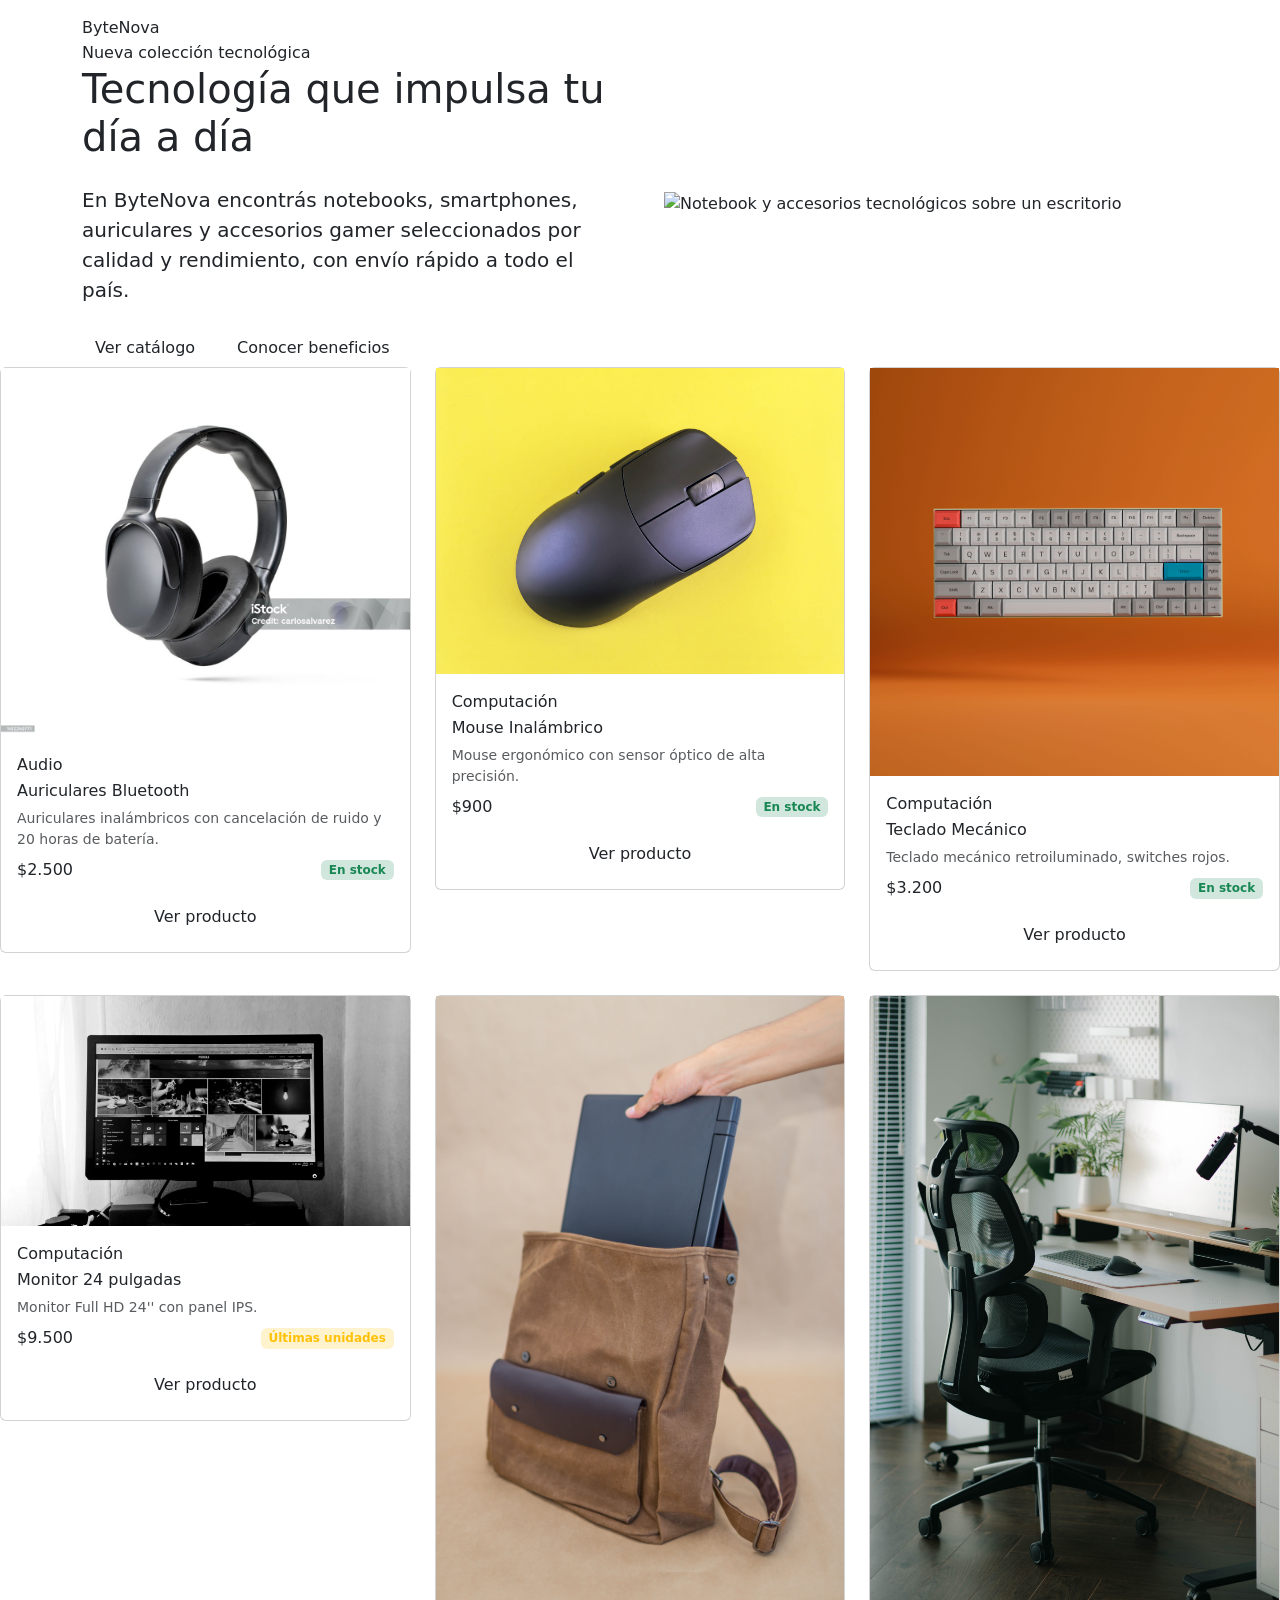
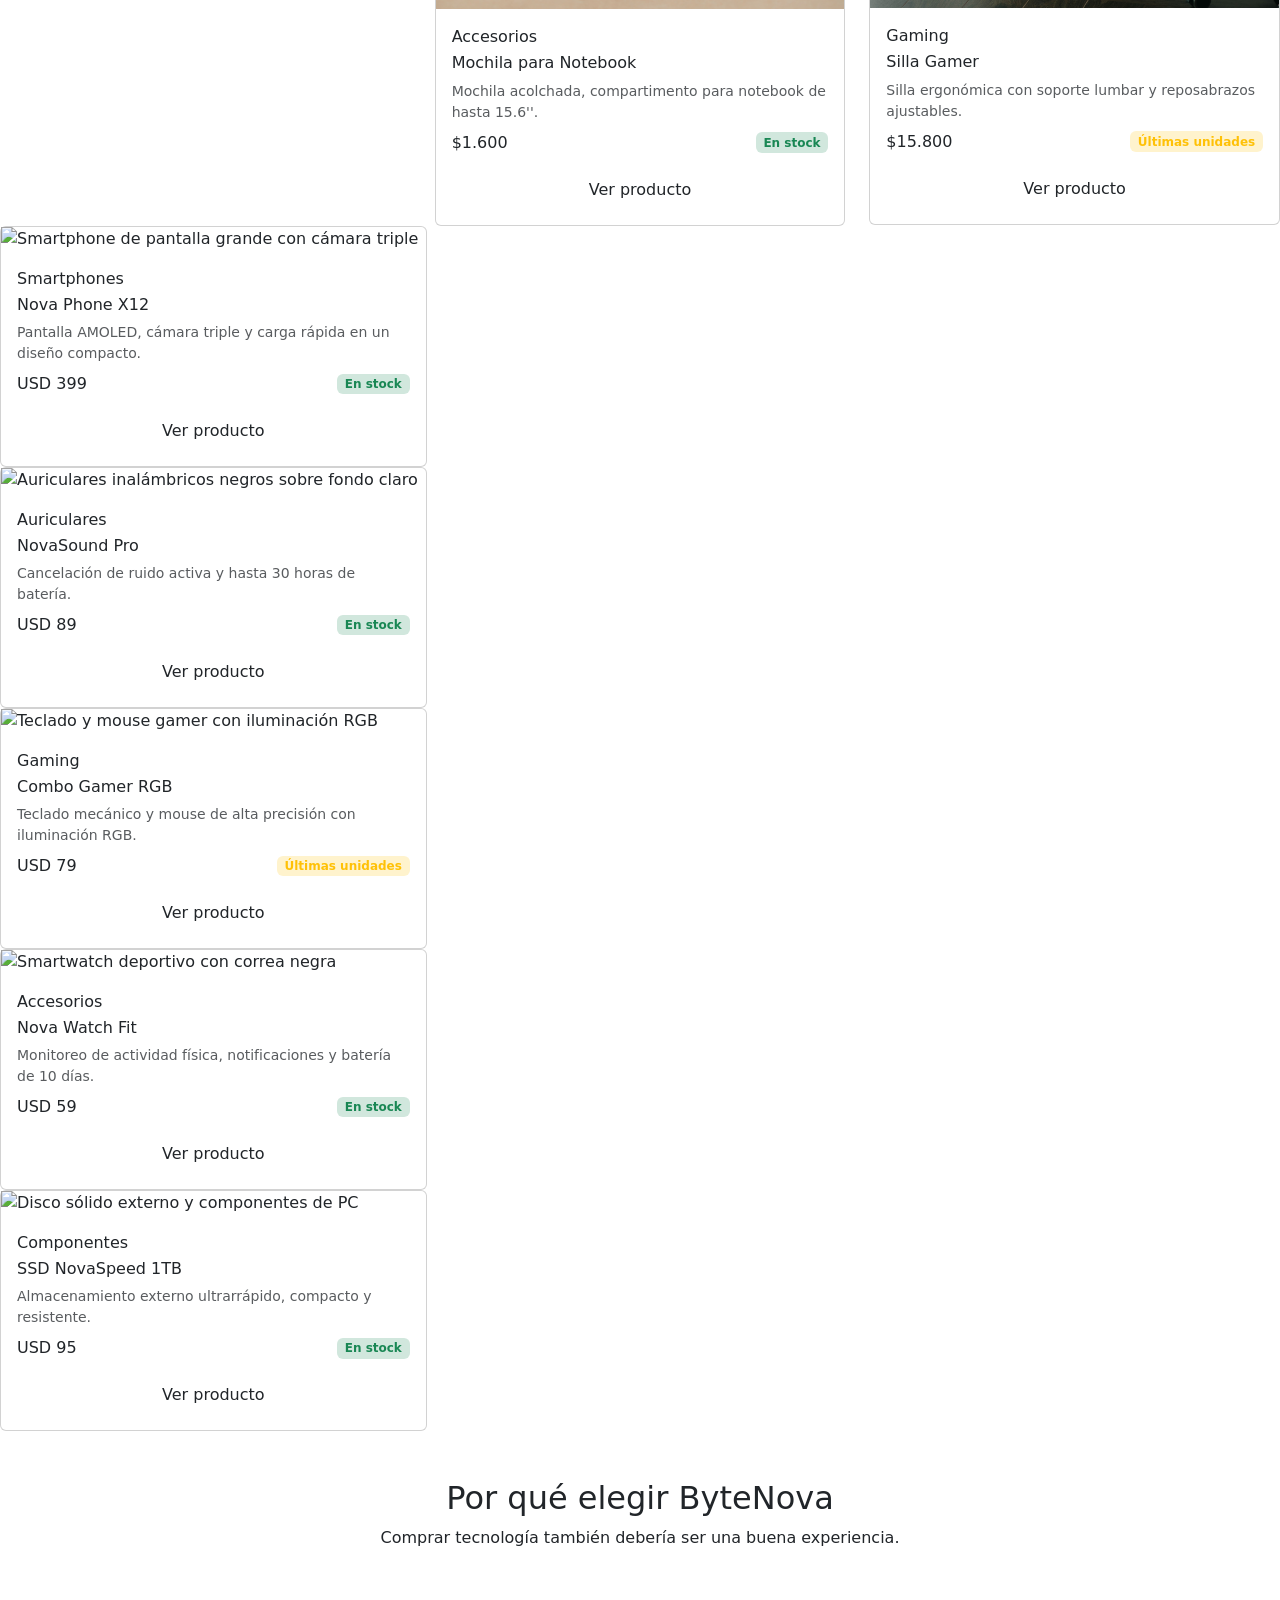
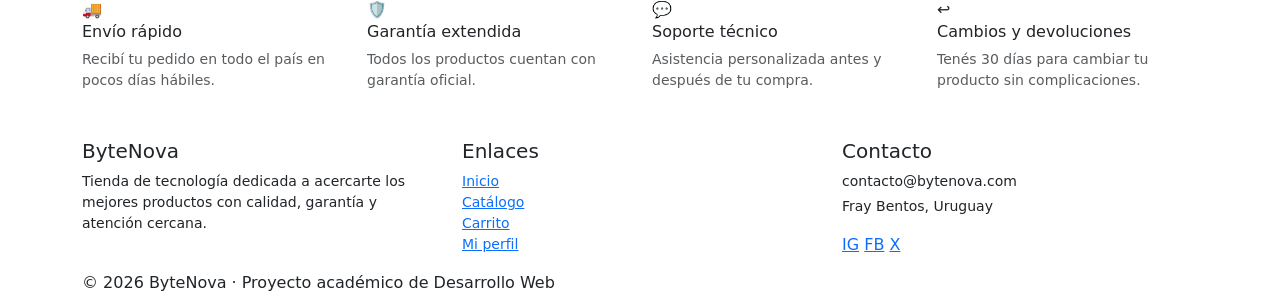
==== index.html @ f37f5f72 "Corrigo enlaces de productos destacados, ruta de estilos del carrito y aviso de stock máximo" ====
<!DOCTYPE html>
<html lang="es">
<head>
  <meta charset="UTF-8">
  <meta name="viewport" content="width=device-width, initial-scale=1.0">
  <title>ByteNova · Tecnología para tu día a día</title>
   
  <meta name="description" content="ByteNova, tu tienda de tecnología: notebooks, smartphones, auriculares, gaming y accesorios con envío rápido y garantía extendida.">

  <link rel="preconnect" href="https://fonts.googleapis.com">
  <link href="https://fonts.googleapis.com/css2?family=Inter:wght@400;500;600&family=Poppins:wght@600;700&display=swap" rel="stylesheet">

  <link href="https://cdn.jsdelivr.net/npm/bootstrap@5.3.3/dist/css/bootstrap.min.css" rel="stylesheet">
  <link rel="stylesheet" href="css/estilos.css">
</head>
<body>
<header>
  <!-- ===================== NAVBAR ===================== -->
  <nav class="navbar navbar-expand-lg navbar-bytenova sticky-top" aria-label="Navegación principal">
    </header>
    <div class="container">
      <a class="navbar-brand" href="index.html">Byte<span>Nova</span></a>

      <button class="navbar-toggler" type="button" data-bs-toggle="collapse"
              data-bs-target="#navbarNav" aria-controls="navbarNav"
              aria-expanded="false" aria-label="Abrir o cerrar menú de navegación">
        <span class="navbar-toggler-icon"></span>
      </button>

      <div class="collapse navbar-collapse" id="navbarNav">
        <ul class="navbar-nav me-auto mb-2 mb-lg-0">
          <li class="nav-item"><a class="nav-link active" aria-current="page" href="index.html">Inicio</a></li>
          <li class="nav-item"><a class="nav-link" href="catalogo.html">Catálogo</a></li>
          <li class="nav-item"><a class="nav-link" href="producto.html">Producto</a></li>
          <li class="nav-item"><a class="nav-link" href="carrito.html">Carrito</a></li>
          <li class="nav-item"><a class="nav-link" href="perfil.html">Mi perfil</a></li>
          <li class="nav-item"><a class="nav-link" href="admin.html">Administración</a></li>
        </ul>

        <div class="d-flex align-items-center gap-3">
          <button type="button" class="btn btn-login" data-bs-toggle="modal" data-bs-target="#modalLoginAviso">
            Iniciar sesión
          </button>
          <a href="carrito.html" class="cart-indicator" aria-label="Ver carrito de compras">
            🛒 <span class="badge rounded-pill">0</span>
          </a>
        </div>
      </div>
    </div>
  </nav>

  <!-- ===================== HERO ===================== -->
   <main>
  <section class="hero-bytenova">
    <div class="container">
      <div class="row align-items-center g-5">
        <div class="col-lg-6">
          <span class="hero-badge"> Nueva colección tecnológica</span>
          <h1>Tecnología que impulsa tu día a día</h1>
          <p class="lead my-4">
            En ByteNova encontrás notebooks, smartphones, auriculares y accesorios
            gamer seleccionados por calidad y rendimiento, con envío rápido a todo el país.
          </p>
          <div class="d-flex flex-wrap gap-3">
            <a href="catalogo.html" class="btn btn-bn-primary">Ver catálogo</a>
            <a href="#beneficios" class="btn btn-bn-outline">Conocer beneficios</a>
          </div>
        </div>
        <div class="col-lg-6 hero-img-wrapper">
          <img src="https://images.unsplash.com/photo-1518770660439-4636190af475?auto=format&fit=crop&w=900&q=80"
               class="img-fluid" alt="Notebook y accesorios tecnológicos sobre un escritorio">
        </div>
      </div>
    </div>
  </section> 

  <!-- ===================== PRODUCTOS DESTACADOS ===================== -->
<div class="row g-4">

        <!-- Producto 1 -->
        <div class="col-6 col-md-4 col-lg-4">
          <div class="product-card card">
            <img src="assets/productos/auriculares.jpg" alt="Auriculares Bluetooth">
            <div class="card-body">
              <span class="product-category">Audio</span>
              <h3 class="h6 mt-1">Auriculares Bluetooth</h3>
              <p class="text-muted small mb-2">Auriculares inalámbricos con cancelación de ruido y 20 horas de batería.</p>
              <div class="d-flex justify-content-between align-items-center mt-auto">
                <span class="product-price">$2.500</span>
                <span class="badge bg-success-subtle text-success stock-badge">En stock</span>
              </div>
              <a href="producto.html?id=p1" class="btn btn-bn-card w-100 mt-3">Ver producto</a>
            </div>
          </div>
        </div>

        <!-- Producto 2 -->
        <div class="col-6 col-md-4 col-lg-4">
          <div class="product-card card">
            <img src="assets/productos/mouse.jpg" alt="Mouse Inalámbrico">
            <div class="card-body">
              <span class="product-category">Computación</span>
              <h3 class="h6 mt-1">Mouse Inalámbrico</h3>
              <p class="text-muted small mb-2">Mouse ergonómico con sensor óptico de alta precisión.</p>
              <div class="d-flex justify-content-between align-items-center mt-auto">
                <span class="product-price">$900</span>
                <span class="badge bg-success-subtle text-success stock-badge">En stock</span>
              </div>
              <a href="producto.html?id=p3" class="btn btn-bn-card w-100 mt-3">Ver producto</a>
            </div>
          </div>
        </div>

        <!-- Producto 3 -->
        <div class="col-6 col-md-4 col-lg-4">
          <div class="product-card card">
            <img src="assets/productos/teclado.jpg" alt="Teclado Mecánico">
            <div class="card-body">
              <span class="product-category">Computación</span>
              <h3 class="h6 mt-1">Teclado Mecánico</h3>
              <p class="text-muted small mb-2">Teclado mecánico retroiluminado, switches rojos.</p>
              <div class="d-flex justify-content-between align-items-center mt-auto">
                <span class="product-price">$3.200</span>
                <span class="badge bg-success-subtle text-success stock-badge">En stock</span>
              </div>
              <a href="producto.html?id=p4" class="btn btn-bn-card w-100 mt-3">Ver producto</a>
            </div>
          </div>
        </div>

        <!-- Producto 4 -->
        <div class="col-6 col-md-4 col-lg-4">
          <div class="product-card card">
            <img src="assets/productos/monitor.jpg" alt="Monitor 24 pulgadas">
            <div class="card-body">
              <span class="product-category">Computación</span>
              <h3 class="h6 mt-1">Monitor 24 pulgadas</h3>
              <p class="text-muted small mb-2">Monitor Full HD 24'' con panel IPS.</p>
              <div class="d-flex justify-content-between align-items-center mt-auto">
                <span class="product-price">$9.500</span>
                <span class="badge bg-warning-subtle text-warning stock-badge">Últimas unidades</span>
              </div>
              <a href="producto.html?id=p5" class="btn btn-bn-card w-100 mt-3">Ver producto</a>
            </div>
          </div>
        </div>

        <!-- Producto 5 -->
        <div class="col-6 col-md-4 col-lg-4">
          <div class="product-card card">
            <img src="assets/productos/mochila.jpg" alt="Mochila para Notebook">
            <div class="card-body">
              <span class="product-category">Accesorios</span>
              <h3 class="h6 mt-1">Mochila para Notebook</h3>
              <p class="text-muted small mb-2">Mochila acolchada, compartimento para notebook de hasta 15.6''.</p>
              <div class="d-flex justify-content-between align-items-center mt-auto">
                <span class="product-price">$1.600</span>
                <span class="badge bg-success-subtle text-success stock-badge">En stock</span>
              </div>
              <a href="producto.html?id=p6" class="btn btn-bn-card w-100 mt-3">Ver producto</a>
            </div>
          </div>
        </div>

        <!-- Producto 6 -->
        <div class="col-6 col-md-4 col-lg-4">
          <div class="product-card card">
            <img src="assets/productos/silla.jpg" alt="Silla Gamer">
            <div class="card-body">
              <span class="product-category">Gaming</span>
              <h3 class="h6 mt-1">Silla Gamer</h3>
              <p class="text-muted small mb-2">Silla ergonómica con soporte lumbar y reposabrazos ajustables.</p>
              <div class="d-flex justify-content-between align-items-center mt-auto">
                <span class="product-price">$15.800</span>
                <span class="badge bg-warning-subtle text-warning stock-badge">Últimas unidades</span>
              </div>
              <a href="producto.html?id=p9" class="btn btn-bn-card w-100 mt-3">Ver producto</a>
            </div>
          </div>
        </div>

      </div>


        <!-- Producto 2 -->
        <div class="col-6 col-md-4 col-lg-4">
          <div class="product-card card">
            <img src="https://images.unsplash.com/photo-1511707171634-5f897ff02aa9?auto=format&fit=crop&w=500&q=80"
                 alt="Smartphone de pantalla grande con cámara triple">
            <div class="card-body">
              <span class="product-category">Smartphones</span>
              <h3 class="h6 mt-1">Nova Phone X12</h3>
              <p class="text-muted small mb-2">Pantalla AMOLED, cámara triple y carga rápida en un diseño compacto.</p>
              <div class="d-flex justify-content-between align-items-center mt-auto">
                <span class="product-price">USD 399</span>
                <span class="badge bg-success-subtle text-success stock-badge">En stock</span>
              </div>
              <a href="producto.html" class="btn btn-bn-card w-100 mt-3">Ver producto</a>
            </div>
          </div>
        </div>

        <!-- Producto 3 -->
        <div class="col-6 col-md-4 col-lg-4">
          <div class="product-card card">
            <img src="https://images.unsplash.com/photo-1505740420928-5e560c06d30e?auto=format&fit=crop&w=500&q=80"
                 alt="Auriculares inalámbricos negros sobre fondo claro">
            <div class="card-body">
              <span class="product-category">Auriculares</span>
              <h3 class="h6 mt-1">NovaSound Pro</h3>
              <p class="text-muted small mb-2">Cancelación de ruido activa y hasta 30 horas de batería.</p>
              <div class="d-flex justify-content-between align-items-center mt-auto">
                <span class="product-price">USD 89</span>
                <span class="badge bg-success-subtle text-success stock-badge">En stock</span>
              </div>
              <a href="producto.html" class="btn btn-bn-card w-100 mt-3">Ver producto</a>
            </div>
          </div>
        </div>

        <!-- Producto 4 -->
        <div class="col-6 col-md-4 col-lg-4">
          <div class="product-card card">
            <img src="https://images.unsplash.com/photo-1587202372775-e229f172b9d7?auto=format&fit=crop&w=500&q=80"
                 alt="Teclado y mouse gamer con iluminación RGB">
            <div class="card-body">
              <span class="product-category">Gaming</span>
              <h3 class="h6 mt-1">Combo Gamer RGB</h3>
              <p class="text-muted small mb-2">Teclado mecánico y mouse de alta precisión con iluminación RGB.</p>
              <div class="d-flex justify-content-between align-items-center mt-auto">
                <span class="product-price">USD 79</span>
                <span class="badge bg-warning-subtle text-warning stock-badge">Últimas unidades</span>
              </div>
              <a href="producto.html" class="btn btn-bn-card w-100 mt-3">Ver producto</a>
            </div>
          </div>
        </div>

        <!-- Producto 5 -->
        <div class="col-6 col-md-4 col-lg-4">
          <div class="product-card card">
            <img src="https://images.unsplash.com/photo-1591370874773-6702e8f12fd8?auto=format&fit=crop&w=500&q=80"
                 alt="Smartwatch deportivo con correa negra">
            <div class="card-body">
              <span class="product-category">Accesorios</span>
              <h3 class="h6 mt-1">Nova Watch Fit</h3>
              <p class="text-muted small mb-2">Monitoreo de actividad física, notificaciones y batería de 10 días.</p>
              <div class="d-flex justify-content-between align-items-center mt-auto">
                <span class="product-price">USD 59</span>
                <span class="badge bg-success-subtle text-success stock-badge">En stock</span>
              </div>
              <a href="producto.html" class="btn btn-bn-card w-100 mt-3">Ver producto</a>
            </div>
          </div>
        </div>

        <!-- Producto 6 -->
        <div class="col-6 col-md-4 col-lg-4">
          <div class="product-card card">
            <img src="https://images.unsplash.com/photo-1591488320449-011701bb6704?auto=format&fit=crop&w=500&q=80"
                 alt="Disco sólido externo y componentes de PC">
            <div class="card-body">
              <span class="product-category">Componentes</span>
              <h3 class="h6 mt-1">SSD NovaSpeed 1TB</h3>
              <p class="text-muted small mb-2">Almacenamiento externo ultrarrápido, compacto y resistente.</p>
              <div class="d-flex justify-content-between align-items-center mt-auto">
                <span class="product-price">USD 95</span>
                <span class="badge bg-success-subtle text-success stock-badge">En stock</span>
              </div>
              <a href="producto.html" class="btn btn-bn-card w-100 mt-3">Ver producto</a>
            </div>
          </div>
        </div>

      </div>
    </div>
  </section>

  <!-- ===================== BENEFICIOS ===================== -->
  <section class="py-5 bg-white" id="beneficios">
    <div class="container">
      <div class="text-center mb-5">
        <h2 class="section-title">Por qué elegir ByteNova</h2>
        <p class="section-subtitle">Comprar tecnología también debería ser una buena experiencia.</p>
      </div>

      <div class="row g-4">
        <div class="col-md-3 col-6">
          <div class="benefit-card">
            <div class="benefit-icon">🚚</div>
            <h3 class="h6">Envío rápido</h3>
            <p class="text-muted small mb-0">Recibí tu pedido en todo el país en pocos días hábiles.</p>
          </div>
        </div>
        <div class="col-md-3 col-6">
          <div class="benefit-card">
            <div class="benefit-icon">🛡️</div>
            <h3 class="h6">Garantía extendida</h3>
            <p class="text-muted small mb-0">Todos los productos cuentan con garantía oficial.</p>
          </div>
        </div>
        <div class="col-md-3 col-6">
          <div class="benefit-card">
            <div class="benefit-icon">💬</div>
            <h3 class="h6">Soporte técnico</h3>
            <p class="text-muted small mb-0">Asistencia personalizada antes y después de tu compra.</p>
          </div>
        </div>
        <div class="col-md-3 col-6">
          <div class="benefit-card">
            <div class="benefit-icon">↩️</div>
            <h3 class="h6">Cambios y devoluciones</h3>
            <p class="text-muted small mb-0">Tenés 30 días para cambiar tu producto sin complicaciones.</p>
          </div>
        </div>
      </div>
    </div>
  </section>
  </main>

  <!-- ===================== FOOTER ===================== -->
  <footer class="footer-bytenova">
    <div class="container">
      <div class="row g-4">
        <div class="col-md-4">
          <h5>ByteNova</h5>
          <p class="small">Tienda de tecnología dedicada a acercarte los mejores productos con
             calidad, garantía y atención cercana.</p>
        </div>
        <div class="col-md-4">
          <h5>Enlaces</h5>
          <ul class="list-unstyled small">
            <li><a href="index.html">Inicio</a></li>
            <li><a href="catalogo.html">Catálogo</a></li>
            <li><a href="carrito.html">Carrito</a></li>
            <li><a href="perfil.html">Mi perfil</a></li>
          </ul>
        </div>
        <div class="col-md-4">
          <h5>Contacto</h5>
          <p class="small mb-1">contacto@bytenova.com</p>
          <p class="small">Fray Bentos, Uruguay</p>
          <div class="mt-2">
            <a href="#" class="social-icon" aria-label="Instagram (simulado)">IG</a>
            <a href="#" class="social-icon" aria-label="Facebook (simulado)">FB</a>
            <a href="#" class="social-icon" aria-label="X (simulado)">X</a>
          </div>
        </div>
      </div>
      <div class="footer-bottom">
        © 2026 ByteNova · Proyecto académico de Desarrollo Web
      </div>
    </div>
  </footer>

  <!-- ===================== MODAL AVISO LOGIN ===================== -->
  <div class="modal fade" id="modalLoginAviso" tabindex="-1" aria-labelledby="modalLoginAvisoLabel" aria-hidden="true">
    <div class="modal-dialog modal-dialog-centered">
      <div class="modal-content">
        <div class="modal-header">
          <h2 class="modal-title h5" id="modalLoginAvisoLabel">Funcionalidad en desarrollo</h2>
          <button type="button" class="btn-close" data-bs-dismiss="modal" aria-label="Cerrar"></button>
        </div>
        <div class="modal-body">
          El inicio de sesión con Firebase Authentication estará disponible en el <strong>Sprint 3</strong>.
        </div>
        <div class="modal-footer">
          <button type="button" class="btn btn-bn-primary" data-bs-dismiss="modal">Entendido</button>
        </div>
      </div>
    </div>
  </div>

  <script src="https://cdn.jsdelivr.net/npm/bootstrap@5.3.3/dist/js/bootstrap.bundle.min.js"></script>
</body>
</html>
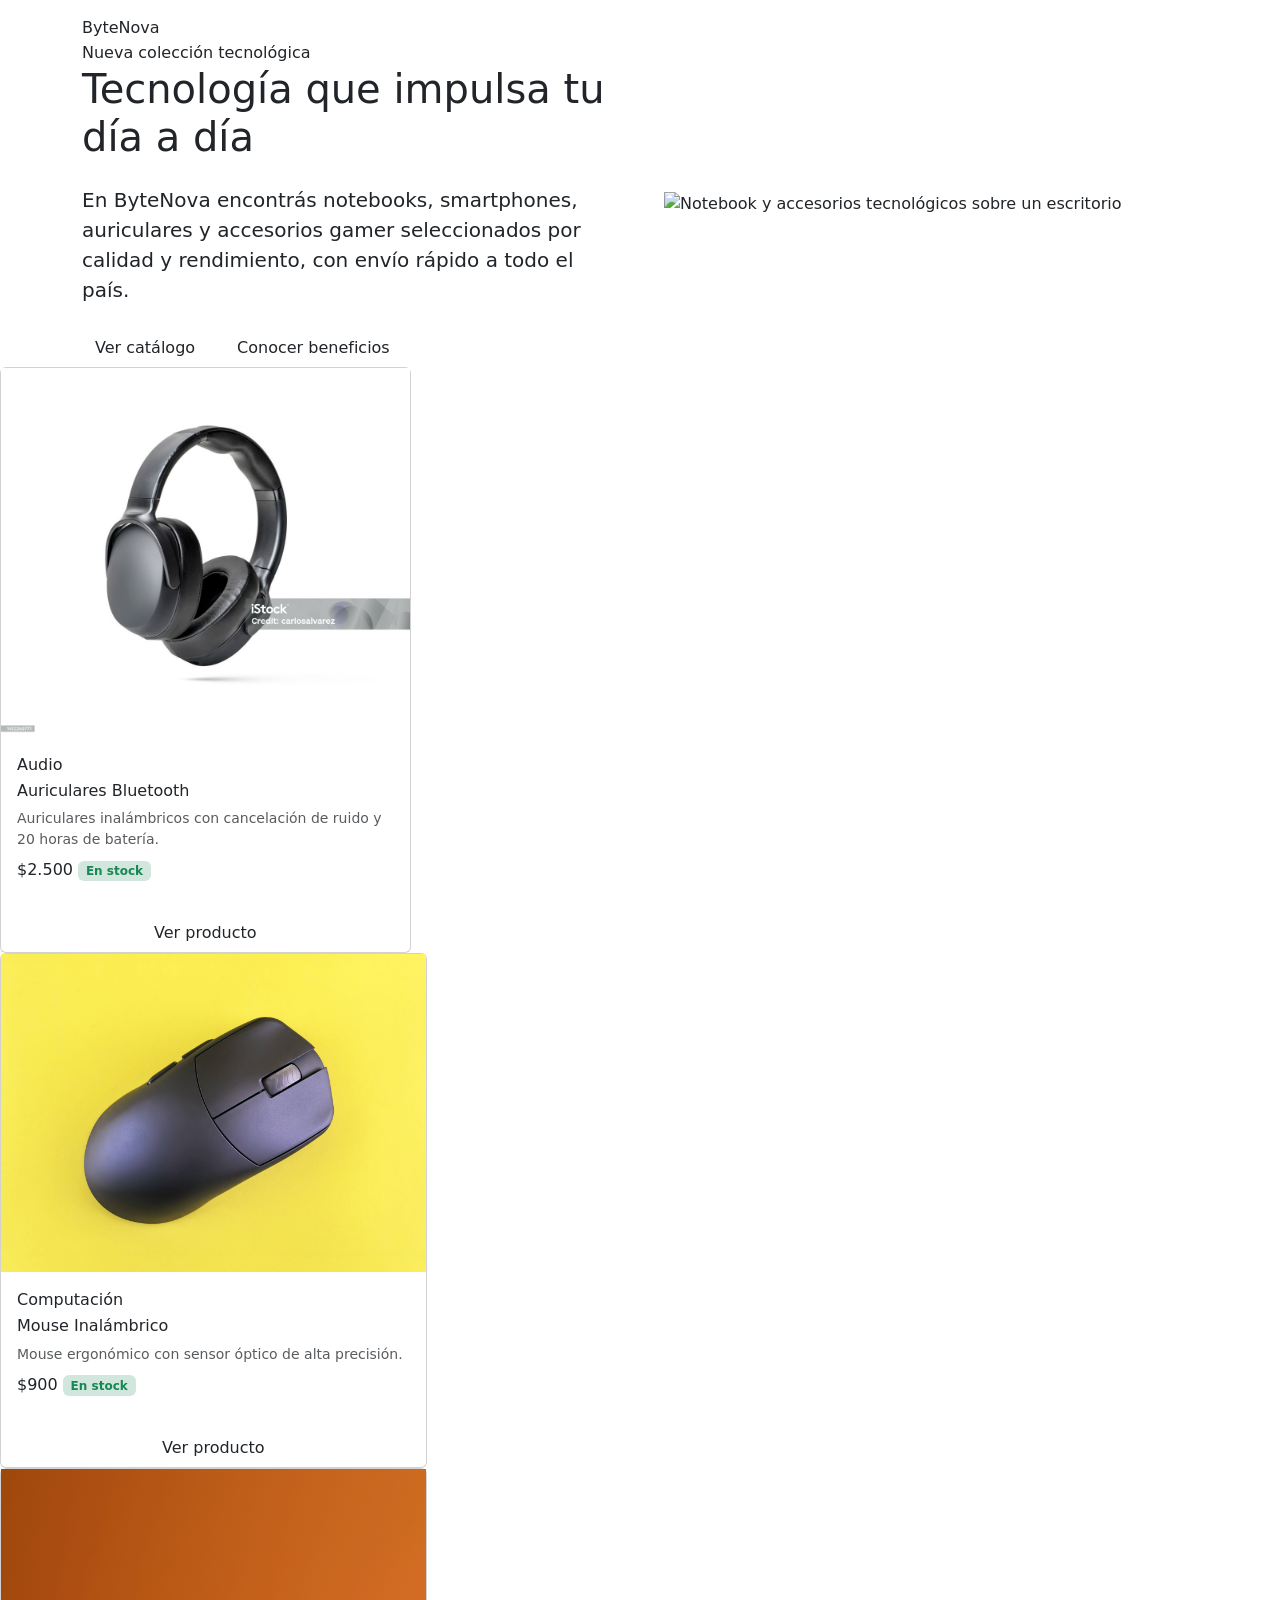
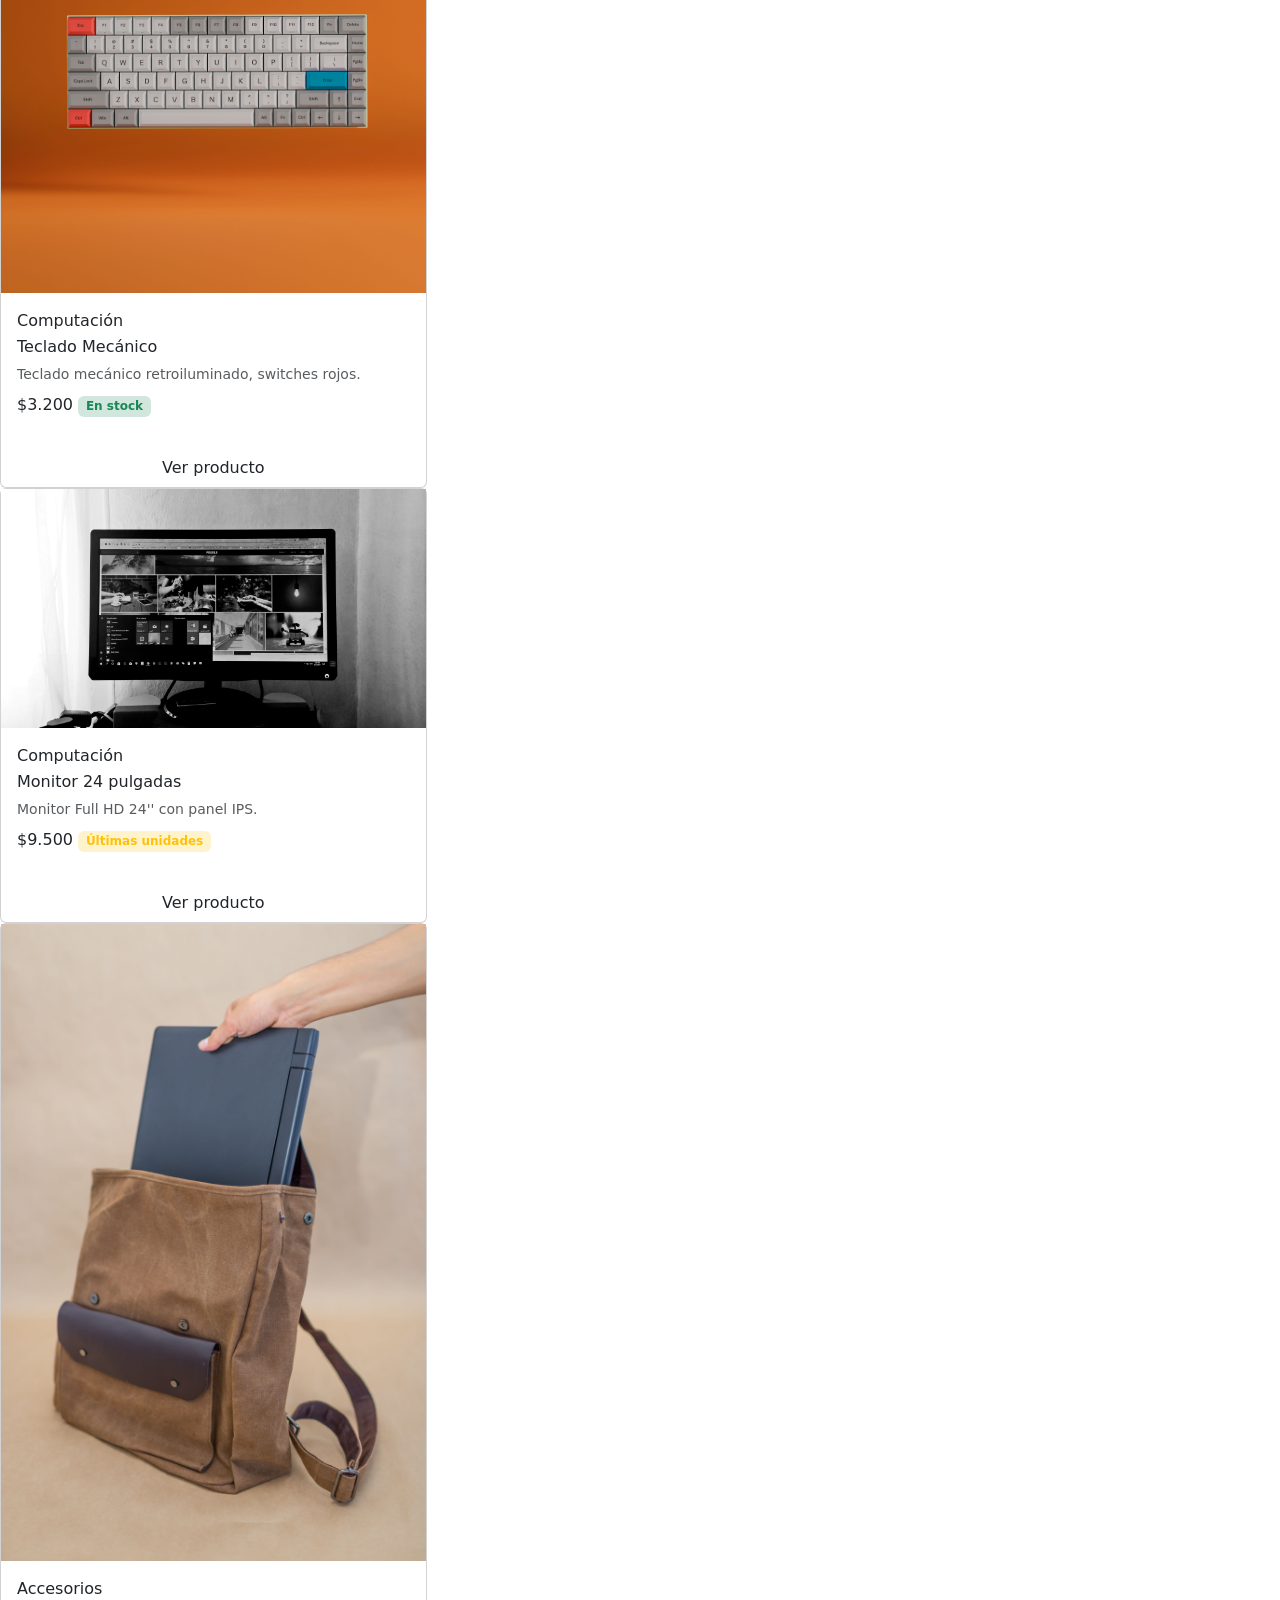
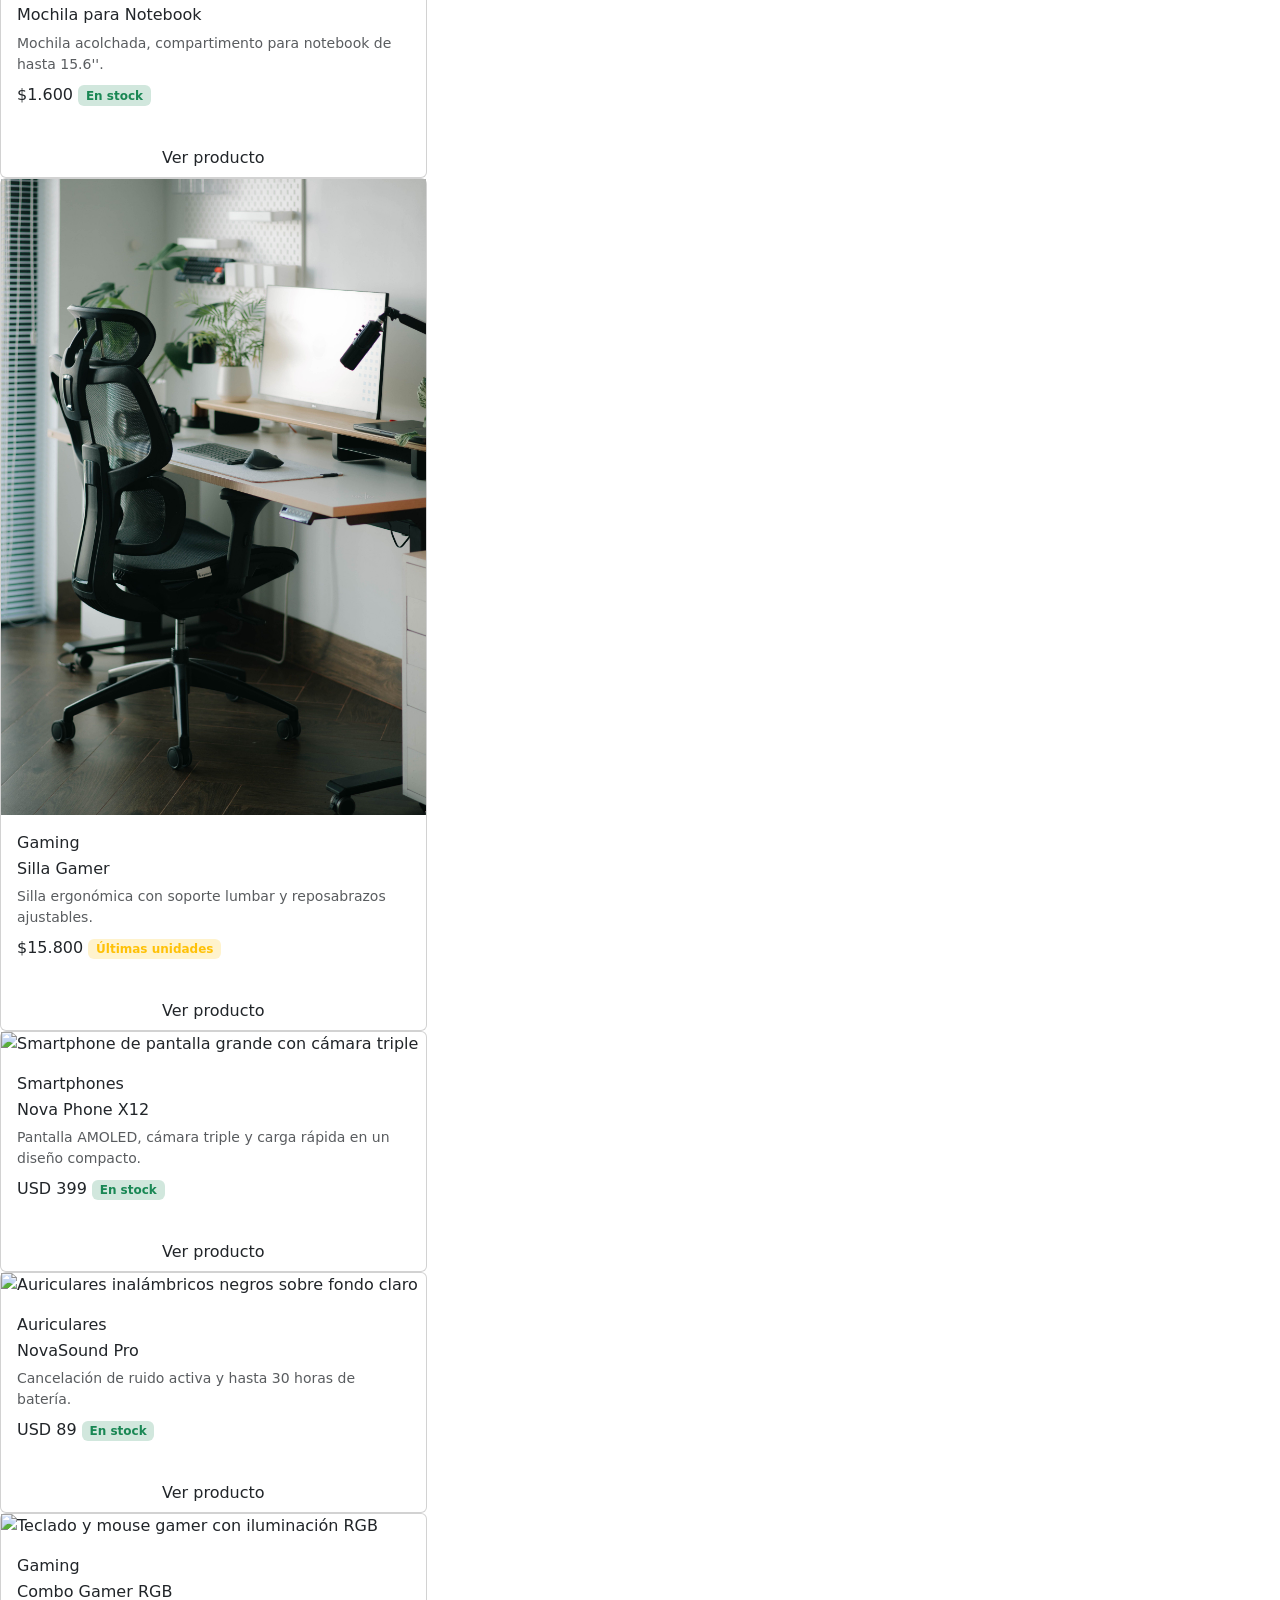
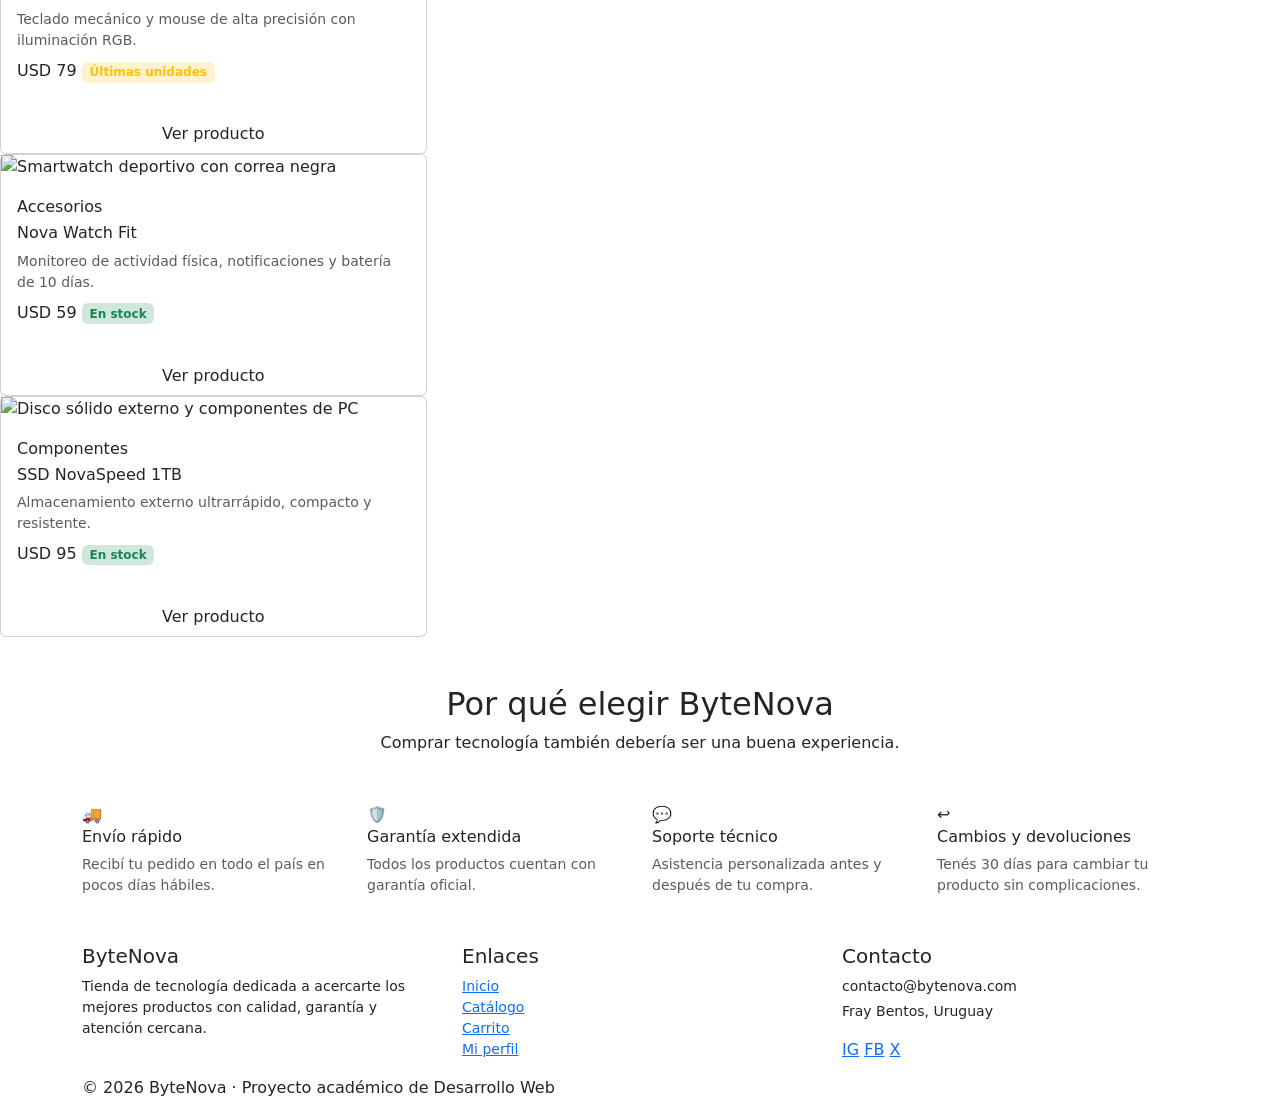
==== commit 1cd42a97: "Se ajusta el diseño responsive de las páginas principales." ====
--- a/index.html
+++ b/index.html
@@ -4,6 +4,7 @@
   <meta charset="UTF-8">
   <meta name="viewport" content="width=device-width, initial-scale=1.0">
   <title>ByteNova · Tecnología para tu día a día</title>
+  <link rel="icon" href="data:,">
    
   <meta name="description" content="ByteNova, tu tienda de tecnología: notebooks, smartphones, auriculares, gaming y accesorios con envío rápido y garantía extendida.">
 
@@ -34,13 +35,15 @@
           <li class="nav-item"><a class="nav-link" href="producto.html">Producto</a></li>
           <li class="nav-item"><a class="nav-link" href="carrito.html">Carrito</a></li>
           <li class="nav-item"><a class="nav-link" href="perfil.html">Mi perfil</a></li>
-          <li class="nav-item"><a class="nav-link" href="admin.html">Administración</a></li>
+          <li class="nav-item d-none" id="nav-admin-item"><a class="nav-link " href="admin.html">Administración</a></li>
         </ul>
 
         <div class="d-flex align-items-center gap-3">
-          <button type="button" class="btn btn-login" data-bs-toggle="modal" data-bs-target="#modalLoginAviso">
-            Iniciar sesión
-          </button>
+          <a href="perfil.html" class="btn btn-login" id="btn-nav-login">Iniciar sesión</a>
+<div id="usuario-sesion" class="d-none align-items-center gap-2">
+  <span class="small text-light" id="nav-usuario-correo"></span>
+  <button type="button" class="btn btn-outline-light btn-sm" id="btn-nav-logout">Cerrar sesión</button>
+</div>
           <a href="carrito.html" class="cart-indicator" aria-label="Ver carrito de compras">
             🛒 <span class="badge rounded-pill">0</span>
           </a>
@@ -85,7 +88,7 @@
               <span class="product-category">Audio</span>
               <h3 class="h6 mt-1">Auriculares Bluetooth</h3>
               <p class="text-muted small mb-2">Auriculares inalámbricos con cancelación de ruido y 20 horas de batería.</p>
-              <div class="d-flex justify-content-between align-items-center mt-auto">
+              <div class="d-flex flex-wrap justify-content-between align-items-center gap-1 mt-auto"></div>
                 <span class="product-price">$2.500</span>
                 <span class="badge bg-success-subtle text-success stock-badge">En stock</span>
               </div>
@@ -102,7 +105,7 @@
               <span class="product-category">Computación</span>
               <h3 class="h6 mt-1">Mouse Inalámbrico</h3>
               <p class="text-muted small mb-2">Mouse ergonómico con sensor óptico de alta precisión.</p>
-              <div class="d-flex justify-content-between align-items-center mt-auto">
+              <div class= "d-flex flex-wrap justify-content-between align-items-center gap-1 mt-auto"></div>
                 <span class="product-price">$900</span>
                 <span class="badge bg-success-subtle text-success stock-badge">En stock</span>
               </div>
@@ -119,7 +122,7 @@
               <span class="product-category">Computación</span>
               <h3 class="h6 mt-1">Teclado Mecánico</h3>
               <p class="text-muted small mb-2">Teclado mecánico retroiluminado, switches rojos.</p>
-              <div class="d-flex justify-content-between align-items-center mt-auto">
+              <div class="d-flex flex-wrap justify-content-between align-items-center gap-1 mt-auto"></div>
                 <span class="product-price">$3.200</span>
                 <span class="badge bg-success-subtle text-success stock-badge">En stock</span>
               </div>
@@ -136,7 +139,7 @@
               <span class="product-category">Computación</span>
               <h3 class="h6 mt-1">Monitor 24 pulgadas</h3>
               <p class="text-muted small mb-2">Monitor Full HD 24'' con panel IPS.</p>
-              <div class="d-flex justify-content-between align-items-center mt-auto">
+              <div class="d-flex flex-wrap justify-content-between align-items-center gap-1 mt-auto"></div>
                 <span class="product-price">$9.500</span>
                 <span class="badge bg-warning-subtle text-warning stock-badge">Últimas unidades</span>
               </div>
@@ -153,7 +156,7 @@
               <span class="product-category">Accesorios</span>
               <h3 class="h6 mt-1">Mochila para Notebook</h3>
               <p class="text-muted small mb-2">Mochila acolchada, compartimento para notebook de hasta 15.6''.</p>
-              <div class="d-flex justify-content-between align-items-center mt-auto">
+              <div class="d-flex flex-wrap justify-content-between align-items-center gap-1 mt-auto"></div>
                 <span class="product-price">$1.600</span>
                 <span class="badge bg-success-subtle text-success stock-badge">En stock</span>
               </div>
@@ -170,7 +173,7 @@
               <span class="product-category">Gaming</span>
               <h3 class="h6 mt-1">Silla Gamer</h3>
               <p class="text-muted small mb-2">Silla ergonómica con soporte lumbar y reposabrazos ajustables.</p>
-              <div class="d-flex justify-content-between align-items-center mt-auto">
+              <div class="d-flex flex-wrap justify-content-between align-items-center gap-1 mt-auto"></div>
                 <span class="product-price">$15.800</span>
                 <span class="badge bg-warning-subtle text-warning stock-badge">Últimas unidades</span>
               </div>
@@ -191,7 +194,7 @@
               <span class="product-category">Smartphones</span>
               <h3 class="h6 mt-1">Nova Phone X12</h3>
               <p class="text-muted small mb-2">Pantalla AMOLED, cámara triple y carga rápida en un diseño compacto.</p>
-              <div class="d-flex justify-content-between align-items-center mt-auto">
+              <div class="d-flex flex-wrap justify-content-between align-items-center gap-1 mt-auto"></div>
                 <span class="product-price">USD 399</span>
                 <span class="badge bg-success-subtle text-success stock-badge">En stock</span>
               </div>
@@ -209,7 +212,7 @@
               <span class="product-category">Auriculares</span>
               <h3 class="h6 mt-1">NovaSound Pro</h3>
               <p class="text-muted small mb-2">Cancelación de ruido activa y hasta 30 horas de batería.</p>
-              <div class="d-flex justify-content-between align-items-center mt-auto">
+              <div class="d-flex flex-wrap justify-content-between align-items-center gap-1 mt-auto"></div>
                 <span class="product-price">USD 89</span>
                 <span class="badge bg-success-subtle text-success stock-badge">En stock</span>
               </div>
@@ -227,7 +230,7 @@
               <span class="product-category">Gaming</span>
               <h3 class="h6 mt-1">Combo Gamer RGB</h3>
               <p class="text-muted small mb-2">Teclado mecánico y mouse de alta precisión con iluminación RGB.</p>
-              <div class="d-flex justify-content-between align-items-center mt-auto">
+              <div class="d-flex flex-wrap justify-content-between align-items-center gap-1 mt-auto"></div>
                 <span class="product-price">USD 79</span>
                 <span class="badge bg-warning-subtle text-warning stock-badge">Últimas unidades</span>
               </div>
@@ -245,7 +248,7 @@
               <span class="product-category">Accesorios</span>
               <h3 class="h6 mt-1">Nova Watch Fit</h3>
               <p class="text-muted small mb-2">Monitoreo de actividad física, notificaciones y batería de 10 días.</p>
-              <div class="d-flex justify-content-between align-items-center mt-auto">
+              <div class="d-flex flex-wrap justify-content-between align-items-center gap-1 mt-auto"></div>
                 <span class="product-price">USD 59</span>
                 <span class="badge bg-success-subtle text-success stock-badge">En stock</span>
               </div>
@@ -263,7 +266,7 @@
               <span class="product-category">Componentes</span>
               <h3 class="h6 mt-1">SSD NovaSpeed 1TB</h3>
               <p class="text-muted small mb-2">Almacenamiento externo ultrarrápido, compacto y resistente.</p>
-              <div class="d-flex justify-content-between align-items-center mt-auto">
+              <div class="d-flex flex-wrap justify-content-between align-items-center gap-1 mt-auto"></div>
                 <span class="product-price">USD 95</span>
                 <span class="badge bg-success-subtle text-success stock-badge">En stock</span>
               </div>
@@ -372,5 +375,6 @@
   </div>
 
   <script src="https://cdn.jsdelivr.net/npm/bootstrap@5.3.3/dist/js/bootstrap.bundle.min.js"></script>
+  <script type="module" src="js/sesion.js"></script>
 </body>
 </html>
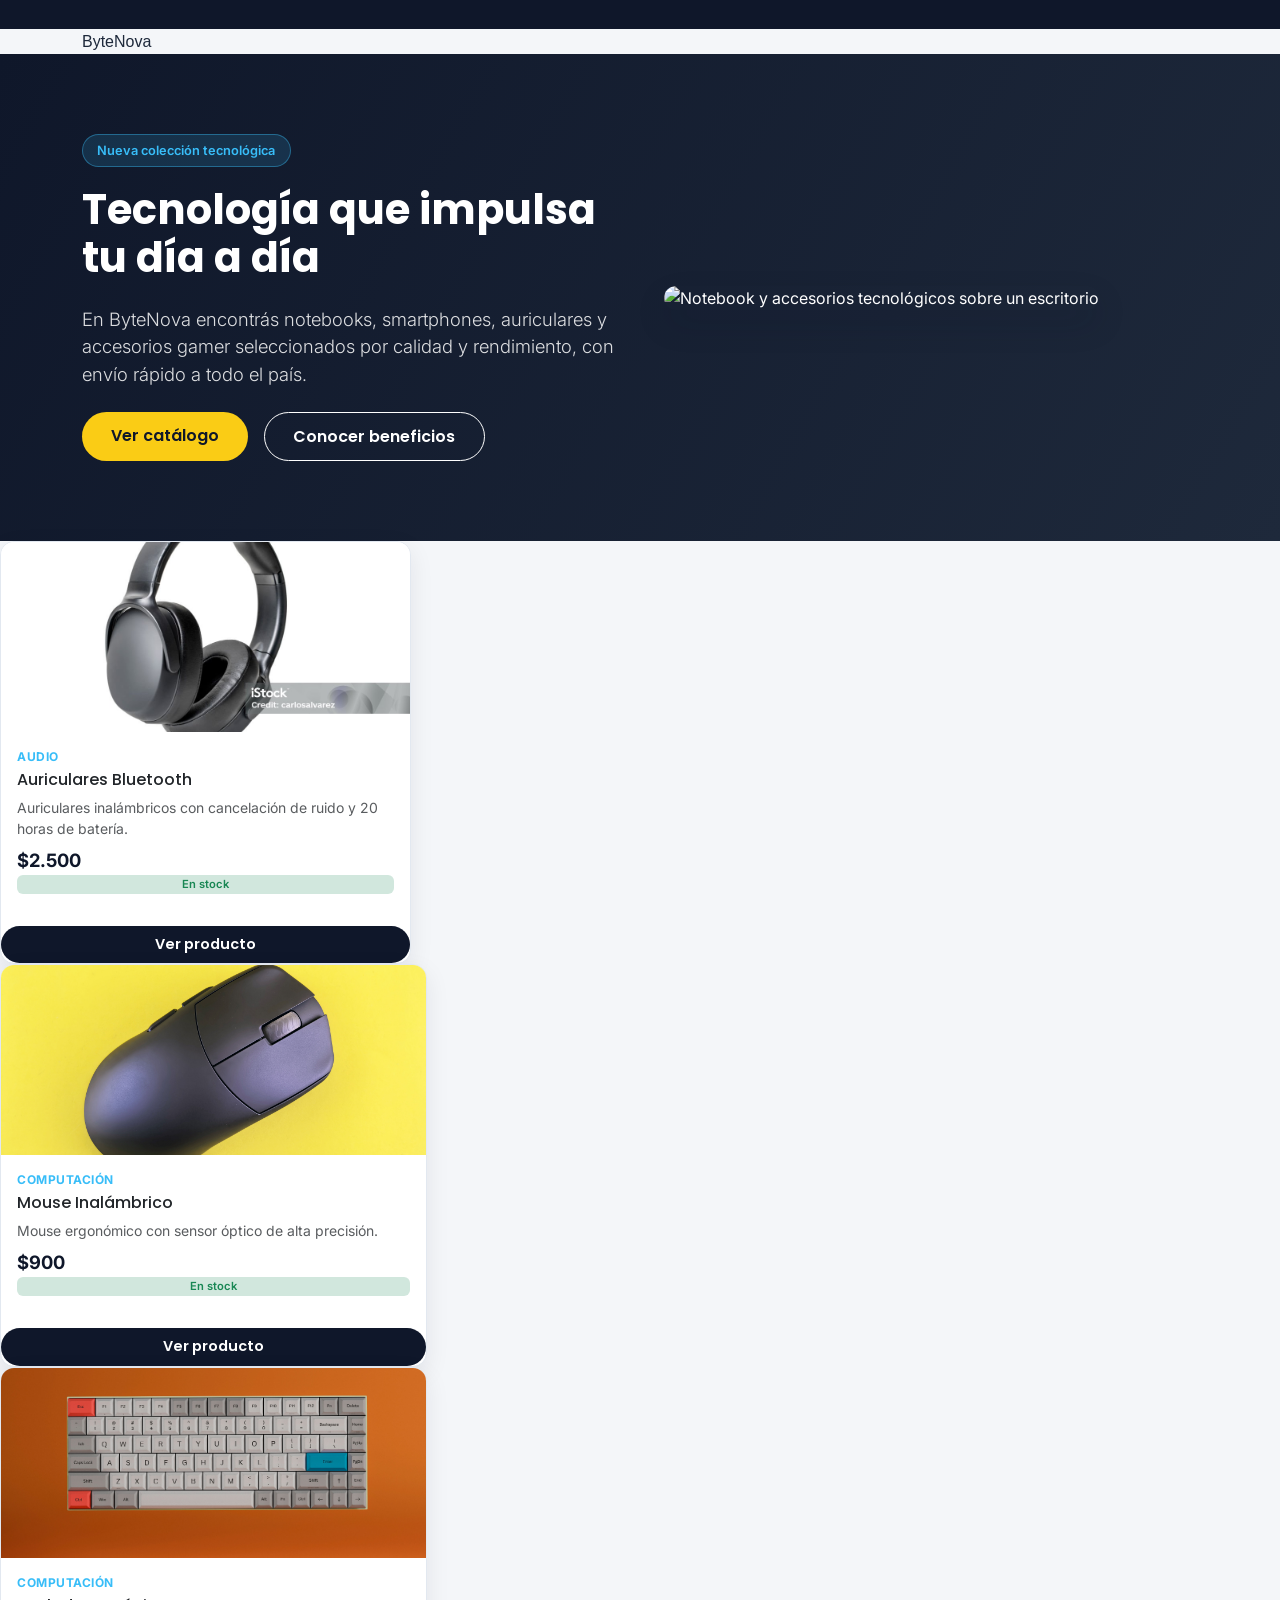
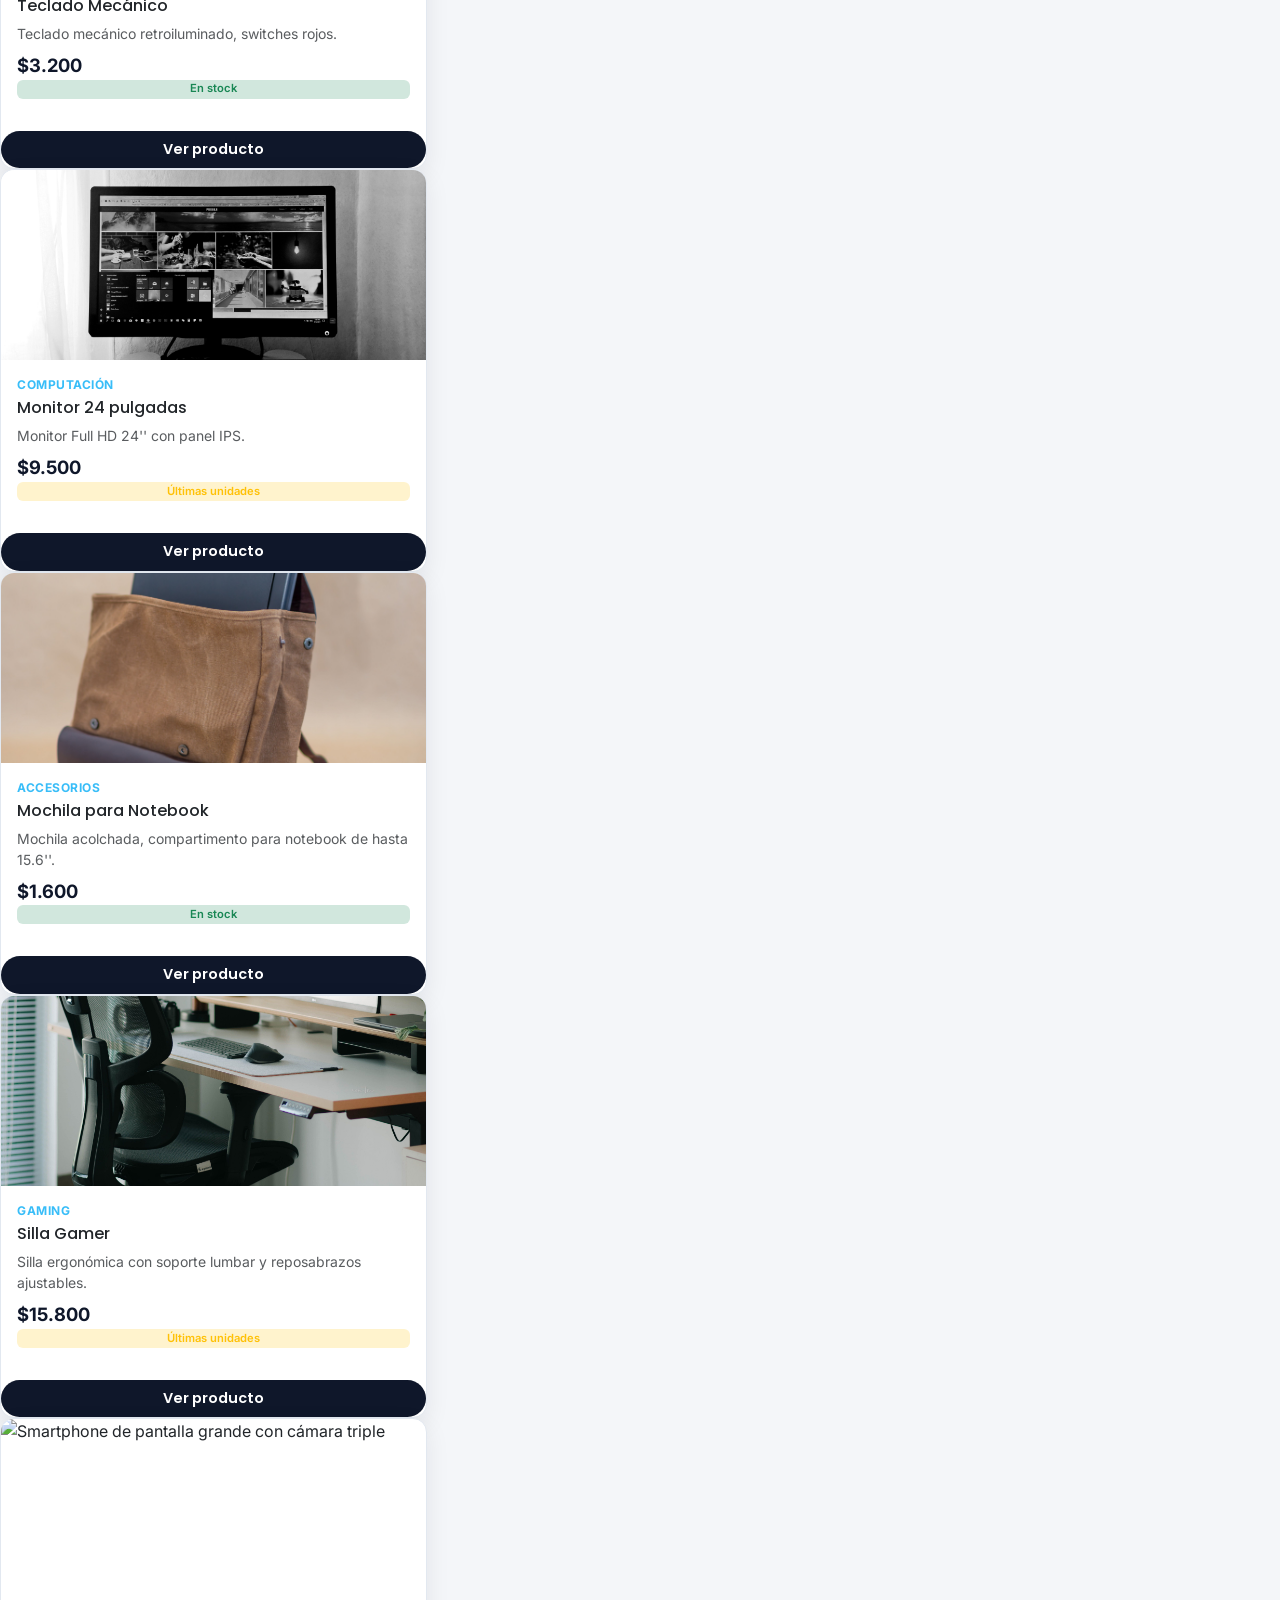
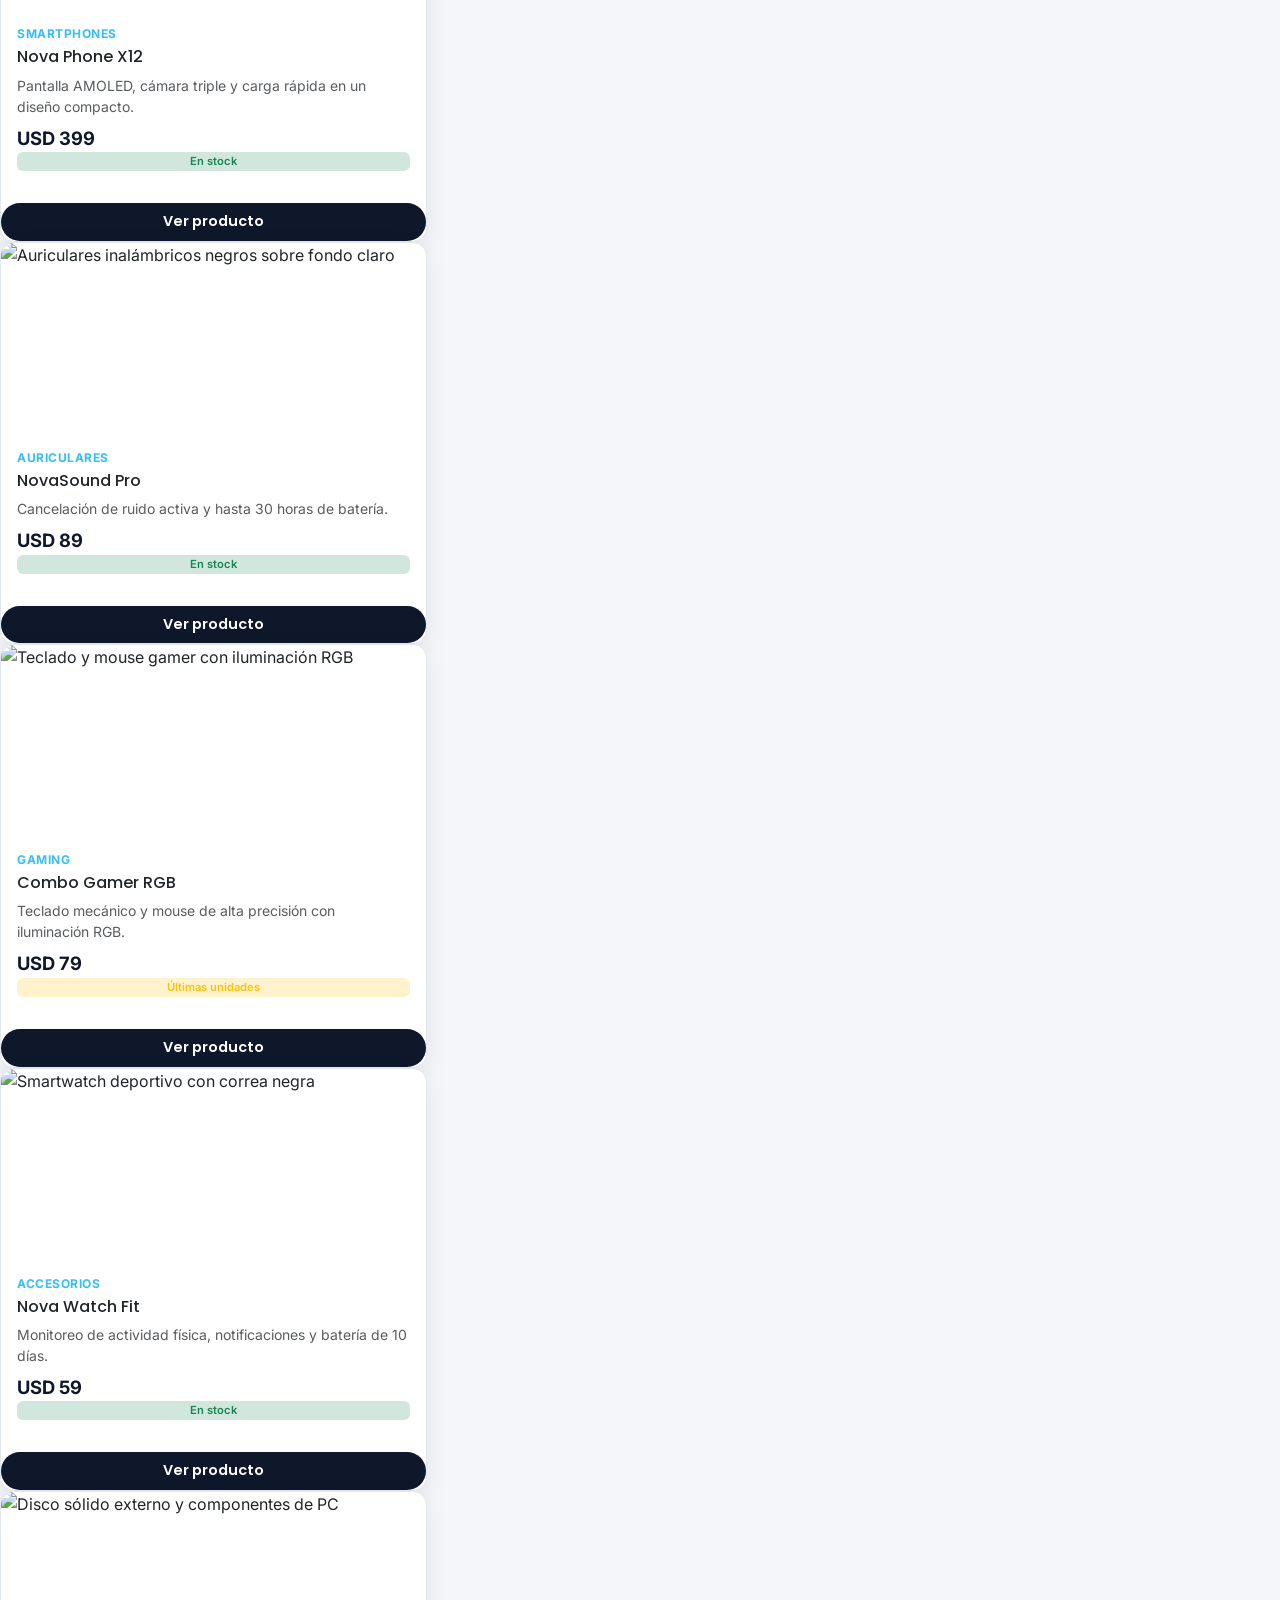
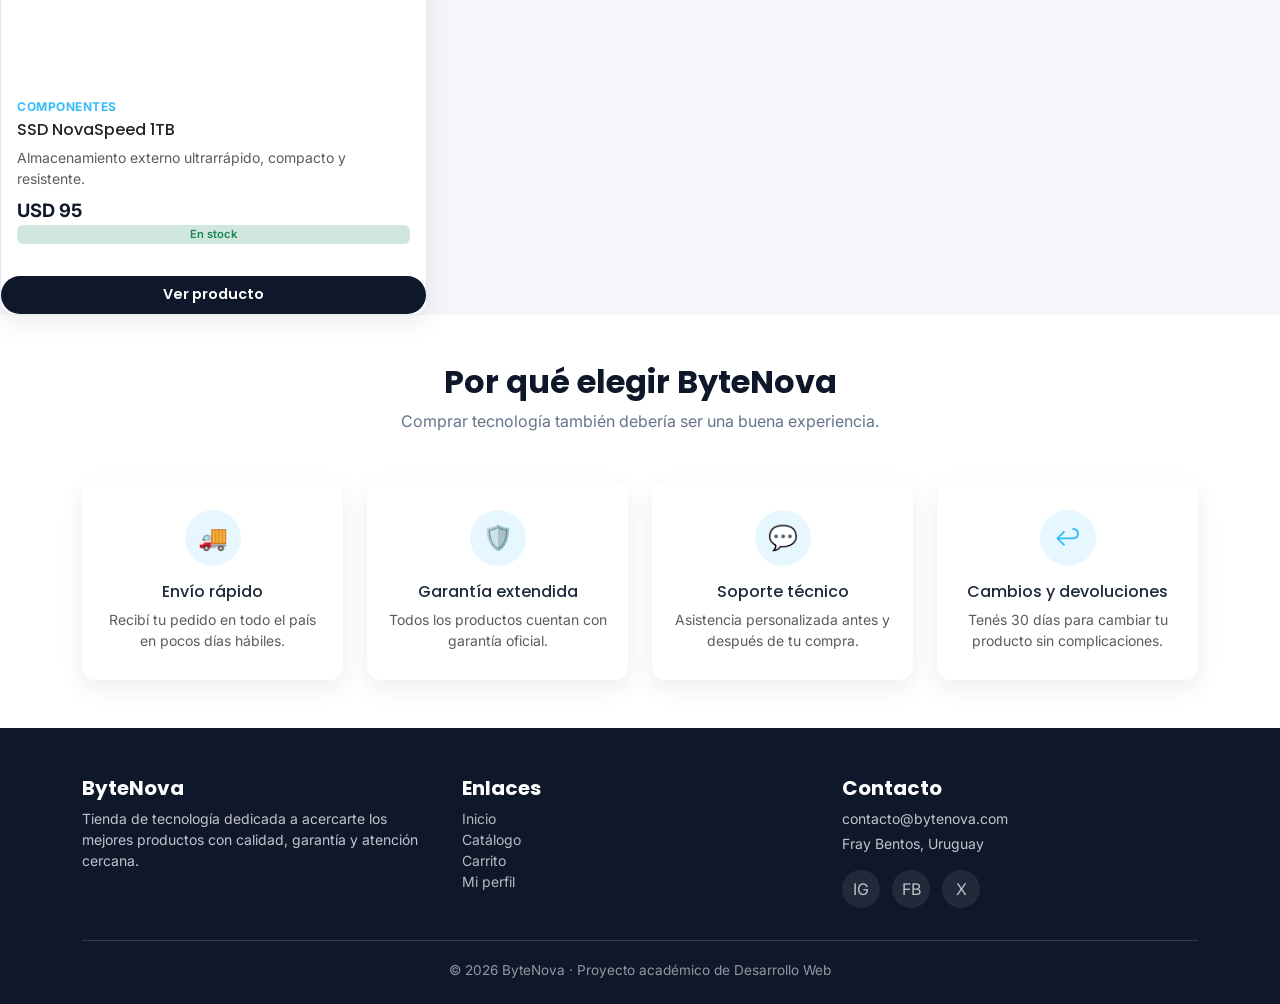
==== commit 22c8866a: "Se corrigen rutas para la publicación" ====
--- a/index.html
+++ b/index.html
@@ -12,7 +12,7 @@
   <link href="https://fonts.googleapis.com/css2?family=Inter:wght@400;500;600&family=Poppins:wght@600;700&display=swap" rel="stylesheet">
 
   <link href="https://cdn.jsdelivr.net/npm/bootstrap@5.3.3/dist/css/bootstrap.min.css" rel="stylesheet">
-  <link rel="stylesheet" href="css/estilos.css">
+  <link rel="stylesheet" href="CSS/estilos.css">
 </head>
 <body>
 <header>
--- a/CSS/estilos.css
+++ b/CSS/estilos.css
@@ -0,0 +1,420 @@
+/* =========================================================
+   ByteNova · styles.css
+   Identidad visual personalizada 
+   ========================================================= */
+
+:root {
+  --bn-primary: #0F172A;      /* azul noche - color principal */
+  --bn-primary-light: #1E293B;
+  --bn-secondary: #F4F6F9;    /* fondo claro - color secundario */
+  --bn-accent: #38BDF8;       /* celeste eléctrico - color de acento */
+  --bn-cta: #FACC15;          /* ámbar - botón principal */
+  --bn-cta-dark: #E5B90A;
+  --bn-text: #1E293B;
+  --bn-text-light: #64748B;
+  --bn-white: #FFFFFF;
+  --bn-border: #E2E8F0;
+  --bn-radius: 14px;
+  --bn-shadow: 0 8px 24px rgba(15, 23, 42, 0.08);
+  --bn-shadow-hover: 0 14px 32px rgba(15, 23, 42, 0.14);
+  --bn-font-heading: 'Poppins', sans-serif;
+  --bn-font-body: 'Inter', sans-serif;
+}
+
+body {
+  font-family: var(--bn-font-body);
+  color: var(--bn-text);
+  background-color: var(--bn-secondary);
+}
+
+h1, h2, h3, h4, h5, .navbar-brand, .btn {
+  font-family: var(--bn-font-heading);
+}
+
+a { text-decoration: none; }
+
+/* ---------- Foco visible para accesibilidad ---------- */
+a:focus-visible,
+button:focus-visible,
+input:focus-visible,
+.nav-link:focus-visible {
+  outline: 3px solid var(--bn-accent);
+  outline-offset: 2px;
+}
+
+/* ---------- Navbar ---------- */
+.navbar-bytenova {
+  background-color: var(--bn-primary);
+  padding-top: 0.9rem;
+  padding-bottom: 0.9rem;
+}
+
+.navbar-bytenova .navbar-brand {
+  color: var(--bn-white);
+  font-weight: 700;
+  font-size: 1.4rem;
+  letter-spacing: 0.5px;
+}
+
+.navbar-bytenova .navbar-brand span {
+  color: var(--bn-accent);
+}
+
+.navbar-bytenova .nav-link {
+  color: rgba(255, 255, 255, 0.85);
+  font-weight: 500;
+  margin: 0 0.35rem;
+  border-radius: 8px;
+  padding: 0.45rem 0.8rem !important;
+  transition: background-color 0.2s ease, color 0.2s ease;
+}
+
+.navbar-bytenova .nav-link:hover,
+.navbar-bytenova .nav-link:focus {
+  color: var(--bn-white);
+  background-color: rgba(255, 255, 255, 0.08);
+}
+
+.navbar-bytenova .nav-link.active {
+  color: var(--bn-primary);
+  background-color: var(--bn-accent);
+}
+
+.navbar-bytenova .navbar-toggler {
+  border-color: rgba(255, 255, 255, 0.4);
+}
+
+.navbar-bytenova .navbar-toggler-icon {
+  filter: invert(1);
+}
+
+.btn-login {
+  background-color: transparent;
+  border: 1.5px solid var(--bn-accent);
+  color: var(--bn-accent);
+  border-radius: 999px;
+  padding: 0.4rem 1.1rem;
+  font-weight: 600;
+  font-size: 0.9rem;
+}
+
+.btn-login:hover {
+  background-color: var(--bn-accent);
+  color: var(--bn-primary);
+}
+
+.cart-indicator {
+  position: relative;
+  color: var(--bn-white);
+  font-size: 1.25rem;
+}
+
+.cart-indicator .badge {
+  position: absolute;
+  top: -6px;
+  right: -10px;
+  background-color: var(--bn-cta);
+  color: var(--bn-primary);
+  font-size: 0.65rem;
+}
+
+/* ---------- Botones ---------- */
+.btn-bn-primary {
+  background-color: var(--bn-cta);
+  border: none;
+  color: var(--bn-primary);
+  font-weight: 600;
+  border-radius: 999px;
+  padding: 0.7rem 1.8rem;
+  transition: transform 0.15s ease, background-color 0.15s ease;
+}
+
+.btn-bn-primary:hover {
+  background-color: var(--bn-cta-dark);
+  color: var(--bn-primary);
+  transform: translateY(-2px);
+}
+
+.btn-bn-outline {
+  background-color: transparent;
+  border: 1.5px solid var(--bn-white);
+  color: var(--bn-white);
+  font-weight: 600;
+  border-radius: 999px;
+  padding: 0.7rem 1.8rem;
+  transition: all 0.15s ease;
+}
+
+.btn-bn-outline:hover {
+  background-color: var(--bn-white);
+  color: var(--bn-primary);
+}
+
+.btn-bn-card {
+  background-color: var(--bn-primary);
+  border: none;
+  color: var(--bn-white);
+  font-weight: 600;
+  border-radius: 999px;
+  padding: 0.5rem 1.3rem;
+  font-size: 0.9rem;
+}
+
+.btn-bn-card:hover {
+  background-color: var(--bn-accent);
+  color: var(--bn-primary);
+}
+
+/* ---------- Hero ---------- */
+.hero-bytenova {
+  background: linear-gradient(120deg, var(--bn-primary) 0%, var(--bn-primary-light) 100%);
+  color: var(--bn-white);
+  padding: 5rem 0;
+  overflow: hidden;
+}
+
+.hero-bytenova h1 {
+  font-weight: 700;
+  font-size: 2.6rem;
+  line-height: 1.15;
+}
+
+.hero-bytenova .lead {
+  color: rgba(255, 255, 255, 0.85);
+  font-size: 1.15rem;
+}
+
+.hero-badge {
+  display: inline-block;
+  background-color: rgba(56, 189, 248, 0.15);
+  color: var(--bn-accent);
+  border: 1px solid rgba(56, 189, 248, 0.4);
+  border-radius: 999px;
+  padding: 0.35rem 0.9rem;
+  font-size: 0.8rem;
+  font-weight: 600;
+  margin-bottom: 1.2rem;
+}
+
+.hero-img-wrapper img {
+  border-radius: var(--bn-radius);
+  box-shadow: var(--bn-shadow-hover);
+}
+
+/* ---------- Sección genérica ---------- */
+.section-title {
+  font-weight: 700;
+  color: var(--bn-primary);
+}
+
+.section-subtitle {
+  color: var(--bn-text-light);
+  max-width: 560px;
+  margin: 0 auto;
+}
+
+/* ---------- Tarjetas de producto ---------- */
+.product-card {
+  border: 1px solid var(--bn-border);
+  border-radius: var(--bn-radius);
+  overflow: hidden;
+  background-color: var(--bn-white);
+  box-shadow: var(--bn-shadow);
+  transition: transform 0.2s ease, box-shadow 0.2s ease;
+  height: 100%;
+}
+
+.product-card:hover {
+  transform: translateY(-6px);
+  box-shadow: var(--bn-shadow-hover);
+}
+
+.product-card img {
+  height: 190px;
+  object-fit: cover;
+  width: 100%;
+}
+
+.product-card .card-body {
+  display: flex;
+  flex-direction: column;
+}
+
+.product-category {
+  color: var(--bn-accent);
+  font-size: 0.75rem;
+  font-weight: 700;
+  text-transform: uppercase;
+  letter-spacing: 0.5px;
+}
+
+.product-price {
+  font-weight: 700;
+  color: var(--bn-primary);
+  font-size: 1.15rem;
+}
+
+.stock-badge {
+  font-size: 0.7rem;
+  font-weight: 600;
+}
+
+/* ---------- Beneficios ---------- */
+.benefit-card {
+  text-align: center;
+  padding: 1.8rem 1.2rem;
+  border-radius: var(--bn-radius);
+  background-color: var(--bn-white);
+  box-shadow: var(--bn-shadow);
+  height: 100%;
+}
+
+.benefit-icon {
+  width: 56px;
+  height: 56px;
+  display: flex;
+  align-items: center;
+  justify-content: center;
+  border-radius: 50%;
+  background-color: rgba(56, 189, 248, 0.12);
+  color: var(--bn-accent);
+  font-size: 1.5rem;
+  margin: 0 auto 1rem;
+}
+
+/* ---------- Footer ---------- */
+.footer-bytenova {
+  background-color: var(--bn-primary);
+  color: rgba(255, 255, 255, 0.75);
+  padding: 3rem 0 1.5rem;
+}
+
+.footer-bytenova h5 {
+  color: var(--bn-white);
+  font-weight: 700;
+}
+
+.footer-bytenova a {
+  color: rgba(255, 255, 255, 0.7);
+}
+
+.footer-bytenova a:hover {
+  color: var(--bn-accent);
+}
+
+.footer-bottom {
+  border-top: 1px solid rgba(255, 255, 255, 0.15);
+  margin-top: 2rem;
+  padding-top: 1.2rem;
+  font-size: 0.85rem;
+  text-align: center;
+  color: rgba(255, 255, 255, 0.55);
+}
+
+.social-icon {
+  width: 38px;
+  height: 38px;
+  display: inline-flex;
+  align-items: center;
+  justify-content: center;
+  border-radius: 50%;
+  background-color: rgba(255, 255, 255, 0.08);
+  margin-right: 0.5rem;
+  color: var(--bn-white);
+}
+
+.social-icon:hover {
+  background-color: var(--bn-accent);
+  color: var(--bn-primary);
+}
+
+/* ---------- Aviso "Funcionalidad en desarrollo" ---------- */
+.en-desarrollo {
+  min-height: 55vh;
+  display: flex;
+  align-items: center;
+  justify-content: center;
+  text-align: center;
+  padding: 3rem 1rem;
+}
+
+.en-desarrollo .icono {
+  font-size: 3rem;
+  color: var(--bn-accent);
+  margin-bottom: 1rem;
+}
+
+/* ---------- Responsive ---------- */
+@media (max-width: 767.98px) {
+  .hero-bytenova {
+    padding: 3rem 0;
+    text-align: center;
+  }
+  .hero-bytenova h1 {
+    font-size: 2rem;
+  }
+  .hero-img-wrapper {
+    margin-top: 2rem;
+  }
+}
+/* Imágenes de productos en el catálogo: mismo tamaño y proporción para todas */
+.card-img-top {
+  width: 100%;
+  height: 200px;
+  object-position: center;
+  object-fit: cover;
+}
+/* Imagen del producto en el detalle */
+#detalle-producto img {
+  width: 100%;
+  height: 350px;
+  object-position: center bottom;
+  object-fit: cover;
+}
+
+/* ===== Panel de administración: tabla de productos en pantallas chicas ===== */
+/* En teléfonos cada producto se muestra como una tarjeta, así no hace falta
+   deslizar la tabla hacia los costados para llegar al botón "Editar". */
+@media (max-width: 575.98px) {
+  #tabla-productos thead {
+    display: none;
+  }
+
+  #tabla-productos,
+  #tabla-productos tbody,
+  #tabla-productos tr,
+  #tabla-productos td {
+    display: block;
+    width: 100%;
+  }
+
+  #tabla-productos tr {
+    border: 1px solid rgba(0, 0, 0, 0.125);
+    border-radius: 0.5rem;
+    margin-bottom: 0.75rem;
+    padding: 0.5rem 0.25rem;
+    background: #fff;
+  }
+
+  #tabla-productos td {
+    display: flex;
+    justify-content: space-between;
+    align-items: center;
+    gap: 1rem;
+    border: 0;
+    padding: 0.25rem 0.75rem;
+    text-align: right;
+  }
+
+  #tabla-productos td::before {
+    content: attr(data-label);
+    font-weight: 600;
+    text-align: left;
+  }
+
+  /* La última celda (botón Editar) va a la derecha y sin título. */
+  #tabla-productos td:last-child {
+    justify-content: flex-end;
+    padding-top: 0.5rem;
+  }
+}
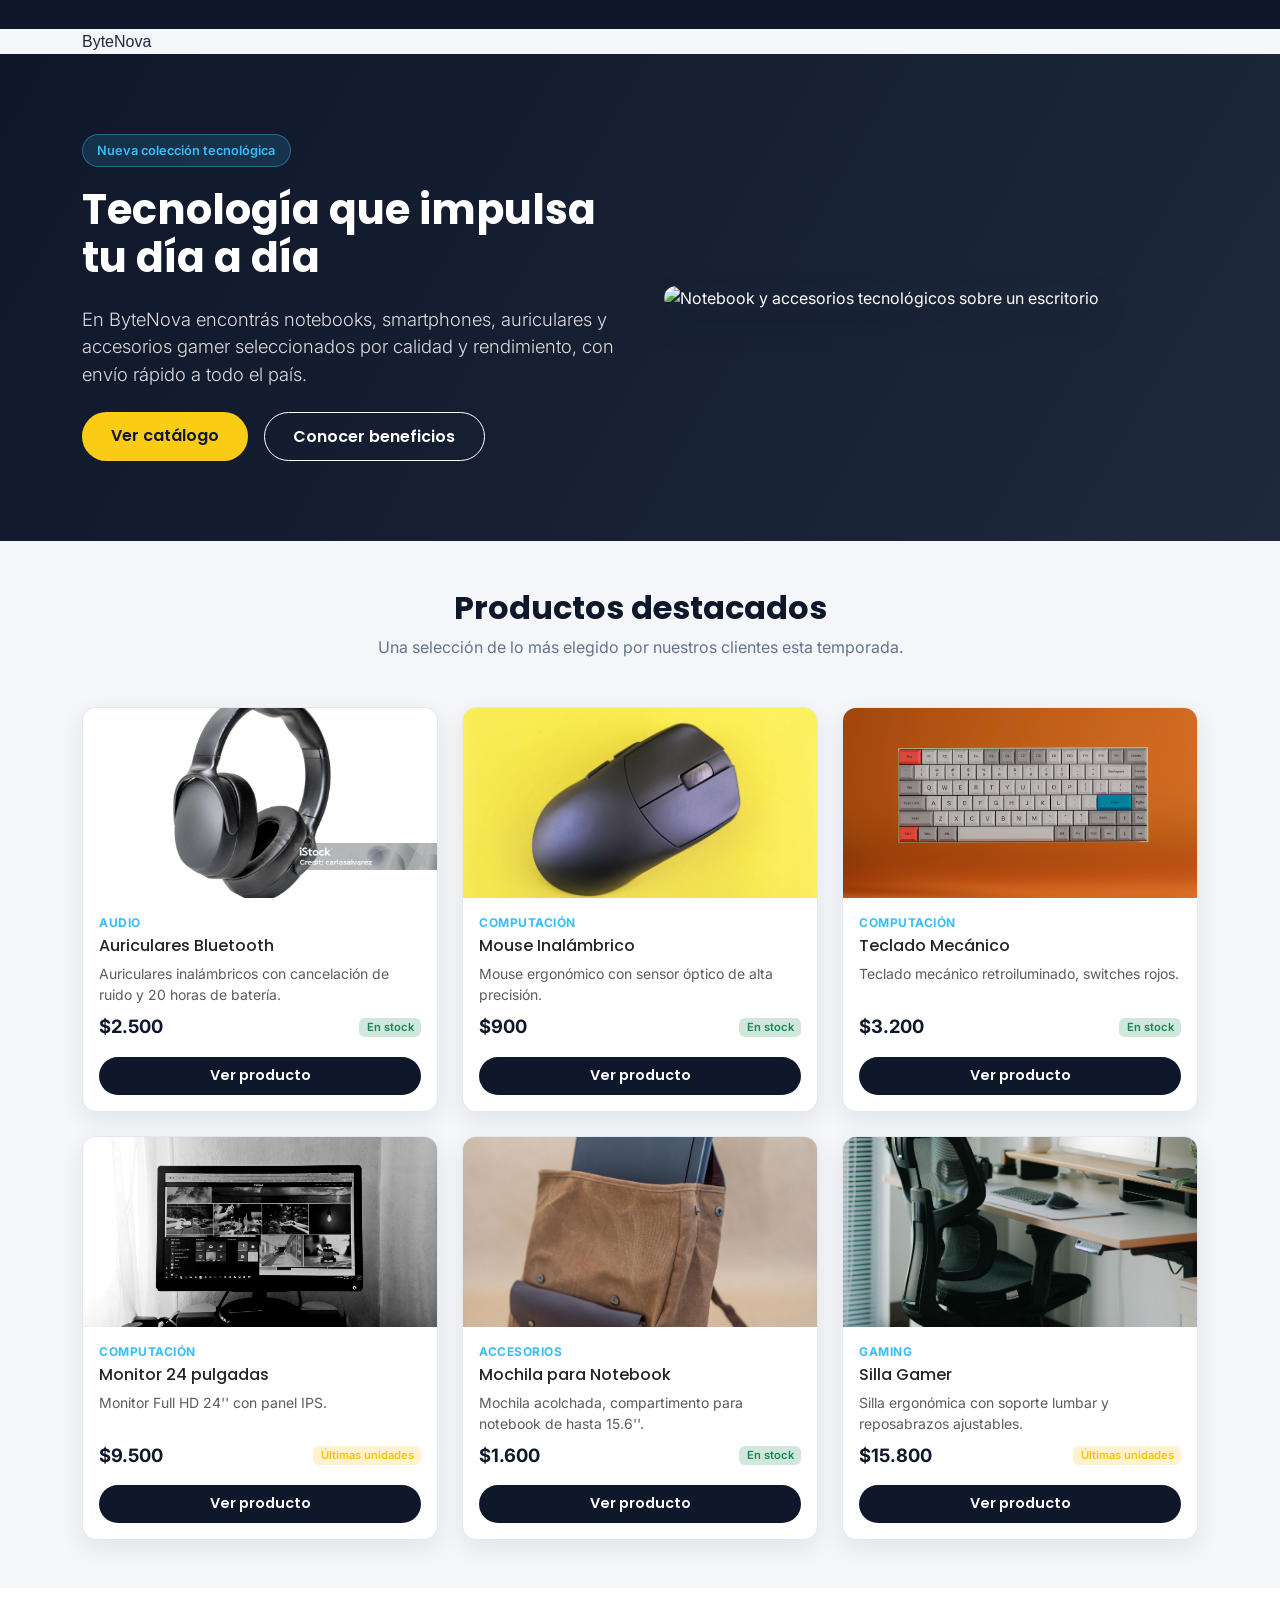
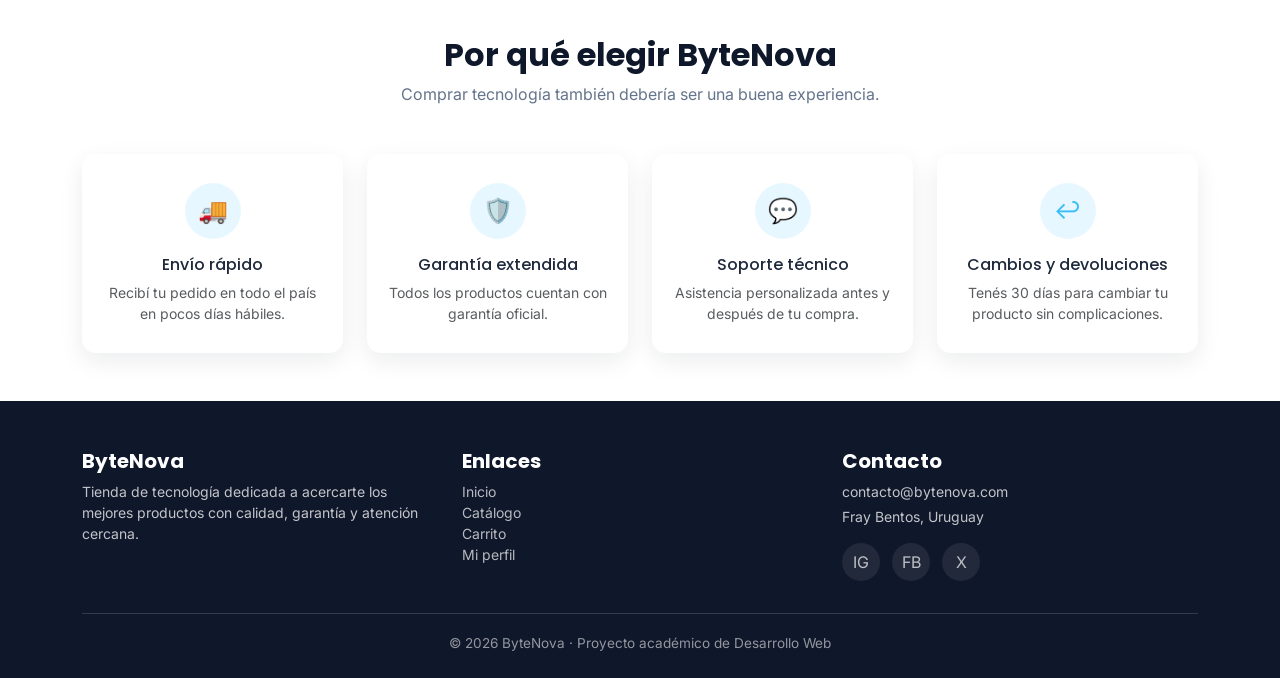
==== commit 5fda8201: "Se corrige estructura de los productos destacados del inicio." ====
--- a/index.html
+++ b/index.html
@@ -77,8 +77,15 @@
     </div>
   </section> 
 
-  <!-- ===================== PRODUCTOS DESTACADOS ===================== -->
-<div class="row g-4">
+<!-- ===================== PRODUCTOS DESTACADOS ===================== -->
+  <section class="py-5" id="destacados">
+    <div class="container">
+      <div class="text-center mb-5">
+        <h2 class="section-title">Productos destacados</h2>
+        <p class="section-subtitle">Una selección de lo más elegido por nuestros clientes esta temporada.</p>
+      </div>
+
+      <div class="row g-4">
 
         <!-- Producto 1 -->
         <div class="col-6 col-md-4 col-lg-4">
@@ -88,7 +95,7 @@
               <span class="product-category">Audio</span>
               <h3 class="h6 mt-1">Auriculares Bluetooth</h3>
               <p class="text-muted small mb-2">Auriculares inalámbricos con cancelación de ruido y 20 horas de batería.</p>
-              <div class="d-flex flex-wrap justify-content-between align-items-center gap-1 mt-auto"></div>
+              <div class="d-flex flex-wrap justify-content-between align-items-center gap-1 mt-auto">
                 <span class="product-price">$2.500</span>
                 <span class="badge bg-success-subtle text-success stock-badge">En stock</span>
               </div>
@@ -105,7 +112,7 @@
               <span class="product-category">Computación</span>
               <h3 class="h6 mt-1">Mouse Inalámbrico</h3>
               <p class="text-muted small mb-2">Mouse ergonómico con sensor óptico de alta precisión.</p>
-              <div class= "d-flex flex-wrap justify-content-between align-items-center gap-1 mt-auto"></div>
+              <div class="d-flex flex-wrap justify-content-between align-items-center gap-1 mt-auto">
                 <span class="product-price">$900</span>
                 <span class="badge bg-success-subtle text-success stock-badge">En stock</span>
               </div>
@@ -122,7 +129,7 @@
               <span class="product-category">Computación</span>
               <h3 class="h6 mt-1">Teclado Mecánico</h3>
               <p class="text-muted small mb-2">Teclado mecánico retroiluminado, switches rojos.</p>
-              <div class="d-flex flex-wrap justify-content-between align-items-center gap-1 mt-auto"></div>
+              <div class="d-flex flex-wrap justify-content-between align-items-center gap-1 mt-auto">
                 <span class="product-price">$3.200</span>
                 <span class="badge bg-success-subtle text-success stock-badge">En stock</span>
               </div>
@@ -139,7 +146,7 @@
               <span class="product-category">Computación</span>
               <h3 class="h6 mt-1">Monitor 24 pulgadas</h3>
               <p class="text-muted small mb-2">Monitor Full HD 24'' con panel IPS.</p>
-              <div class="d-flex flex-wrap justify-content-between align-items-center gap-1 mt-auto"></div>
+              <div class="d-flex flex-wrap justify-content-between align-items-center gap-1 mt-auto">
                 <span class="product-price">$9.500</span>
                 <span class="badge bg-warning-subtle text-warning stock-badge">Últimas unidades</span>
               </div>
@@ -156,7 +163,7 @@
               <span class="product-category">Accesorios</span>
               <h3 class="h6 mt-1">Mochila para Notebook</h3>
               <p class="text-muted small mb-2">Mochila acolchada, compartimento para notebook de hasta 15.6''.</p>
-              <div class="d-flex flex-wrap justify-content-between align-items-center gap-1 mt-auto"></div>
+              <div class="d-flex flex-wrap justify-content-between align-items-center gap-1 mt-auto">
                 <span class="product-price">$1.600</span>
                 <span class="badge bg-success-subtle text-success stock-badge">En stock</span>
               </div>
@@ -173,104 +180,11 @@
               <span class="product-category">Gaming</span>
               <h3 class="h6 mt-1">Silla Gamer</h3>
               <p class="text-muted small mb-2">Silla ergonómica con soporte lumbar y reposabrazos ajustables.</p>
-              <div class="d-flex flex-wrap justify-content-between align-items-center gap-1 mt-auto"></div>
+              <div class="d-flex flex-wrap justify-content-between align-items-center gap-1 mt-auto">
                 <span class="product-price">$15.800</span>
                 <span class="badge bg-warning-subtle text-warning stock-badge">Últimas unidades</span>
               </div>
               <a href="producto.html?id=p9" class="btn btn-bn-card w-100 mt-3">Ver producto</a>
-            </div>
-          </div>
-        </div>
-
-      </div>
-
-
-        <!-- Producto 2 -->
-        <div class="col-6 col-md-4 col-lg-4">
-          <div class="product-card card">
-            <img src="https://images.unsplash.com/photo-1511707171634-5f897ff02aa9?auto=format&fit=crop&w=500&q=80"
-                 alt="Smartphone de pantalla grande con cámara triple">
-            <div class="card-body">
-              <span class="product-category">Smartphones</span>
-              <h3 class="h6 mt-1">Nova Phone X12</h3>
-              <p class="text-muted small mb-2">Pantalla AMOLED, cámara triple y carga rápida en un diseño compacto.</p>
-              <div class="d-flex flex-wrap justify-content-between align-items-center gap-1 mt-auto"></div>
-                <span class="product-price">USD 399</span>
-                <span class="badge bg-success-subtle text-success stock-badge">En stock</span>
-              </div>
-              <a href="producto.html" class="btn btn-bn-card w-100 mt-3">Ver producto</a>
-            </div>
-          </div>
-        </div>
-
-        <!-- Producto 3 -->
-        <div class="col-6 col-md-4 col-lg-4">
-          <div class="product-card card">
-            <img src="https://images.unsplash.com/photo-1505740420928-5e560c06d30e?auto=format&fit=crop&w=500&q=80"
-                 alt="Auriculares inalámbricos negros sobre fondo claro">
-            <div class="card-body">
-              <span class="product-category">Auriculares</span>
-              <h3 class="h6 mt-1">NovaSound Pro</h3>
-              <p class="text-muted small mb-2">Cancelación de ruido activa y hasta 30 horas de batería.</p>
-              <div class="d-flex flex-wrap justify-content-between align-items-center gap-1 mt-auto"></div>
-                <span class="product-price">USD 89</span>
-                <span class="badge bg-success-subtle text-success stock-badge">En stock</span>
-              </div>
-              <a href="producto.html" class="btn btn-bn-card w-100 mt-3">Ver producto</a>
-            </div>
-          </div>
-        </div>
-
-        <!-- Producto 4 -->
-        <div class="col-6 col-md-4 col-lg-4">
-          <div class="product-card card">
-            <img src="https://images.unsplash.com/photo-1587202372775-e229f172b9d7?auto=format&fit=crop&w=500&q=80"
-                 alt="Teclado y mouse gamer con iluminación RGB">
-            <div class="card-body">
-              <span class="product-category">Gaming</span>
-              <h3 class="h6 mt-1">Combo Gamer RGB</h3>
-              <p class="text-muted small mb-2">Teclado mecánico y mouse de alta precisión con iluminación RGB.</p>
-              <div class="d-flex flex-wrap justify-content-between align-items-center gap-1 mt-auto"></div>
-                <span class="product-price">USD 79</span>
-                <span class="badge bg-warning-subtle text-warning stock-badge">Últimas unidades</span>
-              </div>
-              <a href="producto.html" class="btn btn-bn-card w-100 mt-3">Ver producto</a>
-            </div>
-          </div>
-        </div>
-
-        <!-- Producto 5 -->
-        <div class="col-6 col-md-4 col-lg-4">
-          <div class="product-card card">
-            <img src="https://images.unsplash.com/photo-1591370874773-6702e8f12fd8?auto=format&fit=crop&w=500&q=80"
-                 alt="Smartwatch deportivo con correa negra">
-            <div class="card-body">
-              <span class="product-category">Accesorios</span>
-              <h3 class="h6 mt-1">Nova Watch Fit</h3>
-              <p class="text-muted small mb-2">Monitoreo de actividad física, notificaciones y batería de 10 días.</p>
-              <div class="d-flex flex-wrap justify-content-between align-items-center gap-1 mt-auto"></div>
-                <span class="product-price">USD 59</span>
-                <span class="badge bg-success-subtle text-success stock-badge">En stock</span>
-              </div>
-              <a href="producto.html" class="btn btn-bn-card w-100 mt-3">Ver producto</a>
-            </div>
-          </div>
-        </div>
-
-        <!-- Producto 6 -->
-        <div class="col-6 col-md-4 col-lg-4">
-          <div class="product-card card">
-            <img src="https://images.unsplash.com/photo-1591488320449-011701bb6704?auto=format&fit=crop&w=500&q=80"
-                 alt="Disco sólido externo y componentes de PC">
-            <div class="card-body">
-              <span class="product-category">Componentes</span>
-              <h3 class="h6 mt-1">SSD NovaSpeed 1TB</h3>
-              <p class="text-muted small mb-2">Almacenamiento externo ultrarrápido, compacto y resistente.</p>
-              <div class="d-flex flex-wrap justify-content-between align-items-center gap-1 mt-auto"></div>
-                <span class="product-price">USD 95</span>
-                <span class="badge bg-success-subtle text-success stock-badge">En stock</span>
-              </div>
-              <a href="producto.html" class="btn btn-bn-card w-100 mt-3">Ver producto</a>
             </div>
           </div>
         </div>
